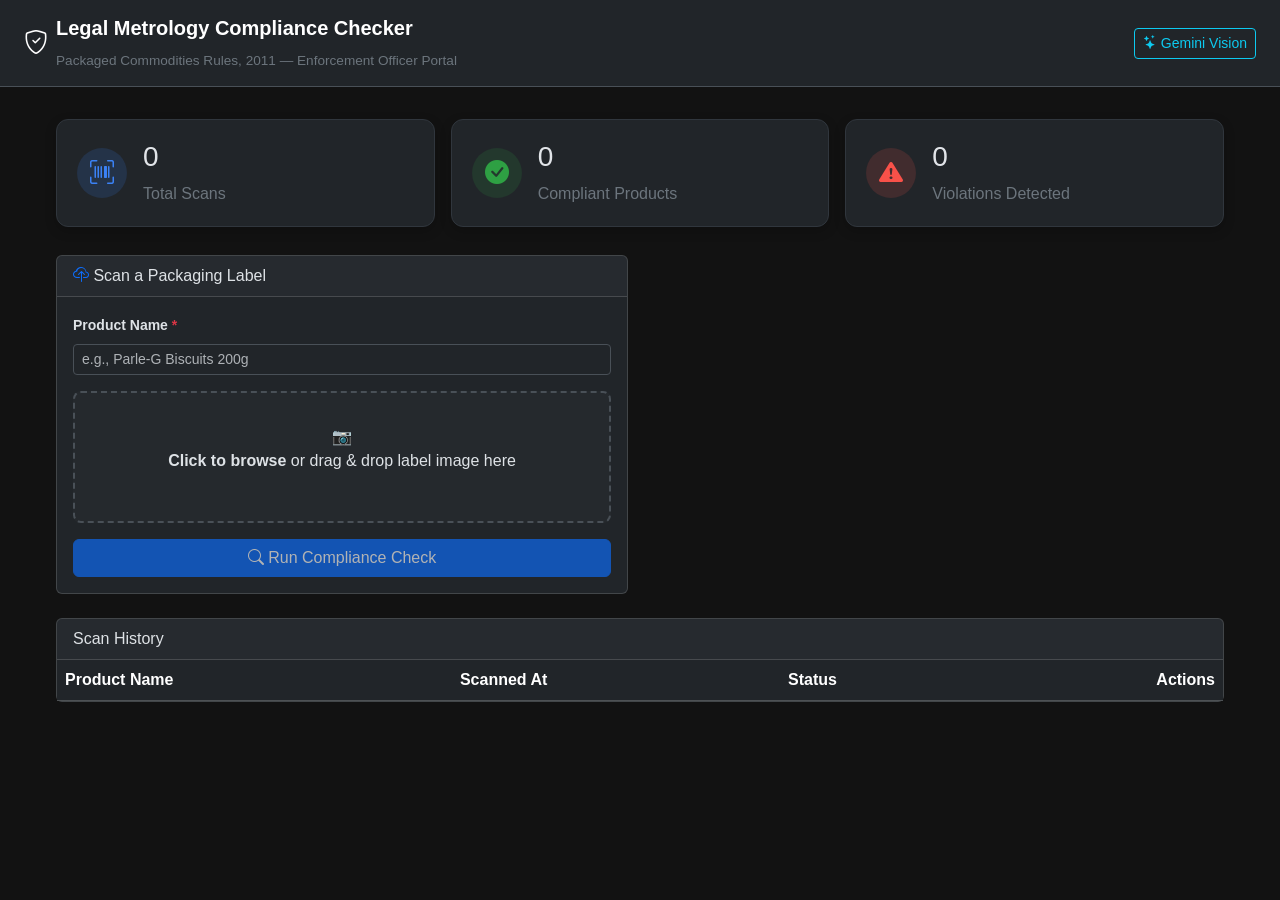
==== frontend/index.html @ e24a103a "feat: revert Render constraints, upgrade MAX_DIM to 2048px, and add Gemini 3.8 Flash Vision with loc" ====
<!DOCTYPE html>
<html lang="en" data-bs-theme="dark">
<head>
  <meta charset="UTF-8" />
  <meta name="viewport" content="width=device-width, initial-scale=1.0" />
  <title>Legal Metrology Compliance Checker | SIH</title>
  <link href="https://cdn.jsdelivr.net/npm/bootstrap@5.3.2/dist/css/bootstrap.min.css" rel="stylesheet" />
  <link href="https://cdn.jsdelivr.net/npm/bootstrap-icons@1.11.3/font/bootstrap-icons.css" rel="stylesheet" />
  <link rel="stylesheet" href="style.css" />
</head>
<body>
  <nav class="navbar navbar-dark bg-dark px-4 py-2 mb-2 border-bottom">
    <a class="navbar-brand d-flex align-items-center gap-2" href="#">
      <i class="bi bi-shield-check fs-4"></i>
      <div>
        <div class="fw-bold">Legal Metrology Compliance Checker</div>
        <span class="text-secondary" style="font-size: 0.85rem;">Packaged Commodities Rules, 2011 &#8212; Enforcement Officer Portal</span>
      </div>
    </a>
    <div class="ms-auto d-flex align-items-center gap-2">
      <button class="btn btn-sm btn-outline-info" type="button" data-bs-toggle="collapse" data-bs-target="#gemini-settings" aria-expanded="false" title="Configure Gemini Vision">
        <i class="bi bi-stars"></i> Gemini Vision
      </button>
    </div>
  </nav>

  <div class="page-wrapper">
    <!-- ── Optional Gemini Vision Settings Bar ────────────────────────────── -->
    <div class="collapse mb-3" id="gemini-settings">
      <div class="card card-body bg-dark border-info">
        <div class="d-flex align-items-center justify-content-between flex-wrap gap-2">
          <div>
            <div class="fw-semibold text-info"><i class="bi bi-stars"></i> Gemini 3.8 Flash Vision Engine (Optional)</div>
            <small class="text-secondary">Enables near-100% accuracy on curved, reflective, or folded packaging labels with OCR typo correction.</small>
          </div>
          <div class="d-flex align-items-center gap-2" style="min-width: 320px;">
            <input type="password" id="gemini-api-key" class="form-control form-control-sm" placeholder="Paste Gemini API Key (or leave blank for Local OCR)" />
            <button class="btn btn-sm btn-info" onclick="saveGeminiKey()">Save</button>
            <button class="btn btn-sm btn-outline-secondary" onclick="clearGeminiKey()" title="Clear Key">Clear</button>
          </div>
        </div>
      </div>
    </div>

    <!-- ── Stats Cards ───────────────────────────────────────────────────── -->
    <div class="stats-grid">
      <div class="stat-card">
        <div class="stat-icon blue"><i class="bi bi-upc-scan"></i></div>
        <div class="stat-info"><h3 id="stat-total">0</h3><p class="text-secondary mb-0">Total Scans</p></div>
      </div>
      <div class="stat-card">
        <div class="stat-icon green"><i class="bi bi-check-circle-fill"></i></div>
        <div class="stat-info"><h3 id="stat-compliant">0</h3><p class="text-secondary mb-0">Compliant Products</p></div>
      </div>
      <div class="stat-card">
        <div class="stat-icon red"><i class="bi bi-exclamation-triangle-fill"></i></div>
        <div class="stat-info"><h3 id="stat-violations">0</h3><p class="text-secondary mb-0">Violations Detected</p></div>
      </div>
    </div>

    <!-- ── Upload + Report ───────────────────────────────────────────────── -->
    <div class="main-columns">

      <!-- Upload Card -->
      <div class="card" id="upload-card">
        <div class="card-header"><i class="bi bi-cloud-upload text-primary"></i> Scan a Packaging Label</div>
        <div class="card-body">
          <div class="mb-3">
            <label for="product-name" class="form-label fw-semibold small">Product Name <span class="text-danger">*</span></label>
            <input type="text" id="product-name" class="form-control form-control-sm" placeholder="e.g., Parle-G Biscuits 200g" />
          </div>
          <div id="drop-zone" onclick="document.getElementById('file-input').click()">
            <div class="upload-icon">&#128247;</div>
            <p><strong>Click to browse</strong> or drag &amp; drop label image here</p>
          </div>
          <input type="file" id="file-input" accept="image/*" style="display:none;" />

          <!-- Image preview with bounding box canvas overlay -->
          <div id="preview-container" style="display:none; position:relative; margin-top:10px;">
            <img id="preview-img" src="" alt="Label Preview" style="width:100%; border-radius:6px; display:block;" />
            <canvas id="bbox-canvas" style="position:absolute; top:0; left:0; pointer-events:none;"></canvas>
          </div>

          <button id="scan-btn" class="btn btn-primary mt-3 w-100" onclick="submitScan()" disabled>
            <i class="bi bi-search"></i> Run Compliance Check
          </button>
        </div>
      </div>

      <!-- Report Card -->
      <div class="card" id="report-card" style="display:none;">
        <div class="card-header"><i class="bi bi-clipboard-check text-primary"></i> Compliance Audit Report</div>
        <div class="card-body">

          <!-- Skeleton loader (shown while OCR is running) -->
          <div id="report-skeleton" style="display:none;">
            <div class="skeleton-line wide mb-2"></div>
            <div class="skeleton-line narrow mb-3"></div>
            <div class="skeleton-line full mb-2"></div>
            <div class="skeleton-line full mb-2"></div>
            <div class="skeleton-line full mb-2"></div>
          </div>

          <!-- Actual report content -->
          <div id="report-content">
            <div id="report-product-name" class="fw-bold mb-1 fs-5"></div>
            <div class="d-flex align-items-center gap-2 mb-3">
              <div id="report-status-badge"></div>
              <div id="report-engine-badge"></div>
            </div>

            <!-- 4-column Audit Evidence Table -->
            <div class="table-responsive">
              <table class="table table-bordered table-sm mb-0" id="audit-table">
                <thead class="table-dark">
                  <tr>
                    <th>Mandatory Declaration</th>
                    <th style="width:90px;">Status</th>
                    <th>Detected Evidence</th>
                    <th>Inspector Remarks</th>
                  </tr>
                </thead>
                <tbody id="audit-tbody"></tbody>
              </table>
            </div>
          </div>
        </div>
      </div>
    </div>

    <!-- ── Raw OCR Text (collapsible) ───────────────────────────────────── -->
    <div id="ocr-section" class="card mt-4" style="display:none;">
      <div class="card-header d-flex justify-content-between align-items-center" style="cursor:pointer;" onclick="toggleOcrText()">
        <span><i class="bi bi-file-text text-primary"></i> Raw OCR Extracted Text</span>
        <i class="bi bi-chevron-down" id="ocr-toggle-icon"></i>
      </div>
      <div id="ocr-body" class="card-body" style="display:none;">
        <pre id="ocr-raw-text" class="ocr-text-box mb-0"></pre>
      </div>
    </div>

    <!-- ── Detection Results Table ───────────────────────────────────────── -->
    <div id="detections-section" class="card mt-4" style="display:none;">
      <div class="card-header d-flex justify-content-between align-items-center">
        <span><i class="bi bi-grid-3x3 text-primary"></i> OCR Detections &amp; Confidence
          <span id="det-count" class="badge bg-secondary ms-2">0</span>
        </span>
        <!-- Confidence Slider -->
        <div class="d-flex align-items-center gap-2" style="min-width: 220px;">
          <label class="small text-muted mb-0" style="white-space:nowrap;">Min confidence:</label>
          <input type="range" id="conf-slider" min="0" max="100" value="0" class="form-range" oninput="filterByConfidence(this.value)" />
          <span id="conf-value" class="small text-warning fw-bold" style="min-width:34px;">0%</span>
        </div>
      </div>
      <div class="card-body p-0">
        <div class="table-responsive">
          <table class="table table-sm table-hover mb-0" id="det-table">
            <thead class="table-dark">
              <tr>
                <th style="width:50px;">#</th>
                <th>Detected Text <small class="text-muted">(double-click to edit)</small></th>
                <th style="width:110px;">Confidence</th>
                <th style="width:110px;">Rule Matched</th>
              </tr>
            </thead>
            <tbody id="det-tbody"></tbody>
          </table>
        </div>
      </div>
      <!-- Export Suite -->
      <div class="card-footer d-flex gap-2 flex-wrap">
        <button class="btn btn-sm btn-outline-light" onclick="copyFullText()">
          <i class="bi bi-clipboard"></i> Copy Full Text
        </button>
        <button class="btn btn-sm btn-outline-info" onclick="downloadJSON()">
          <i class="bi bi-download"></i> Download JSON
        </button>
        <button class="btn btn-sm btn-outline-success" onclick="downloadCSV()">
          <i class="bi bi-filetype-csv"></i> Export CSV
        </button>
      </div>
    </div>

    <!-- ── Scan History ───────────────────────────────────────────────────── -->
    <div class="card history-section mt-4">
      <div class="card-header">Scan History</div>
      <div class="card-body p-0">
        <table class="table table-hover table-striped mb-0" id="history-table">
          <thead class="table-dark">
            <tr><th>Product Name</th><th>Scanned At</th><th>Status</th><th class="text-end">Actions</th></tr>
          </thead>
          <tbody id="history-tbody"></tbody>
        </table>
      </div>
    </div>

  </div><!-- end page-wrapper -->

  <script src="script.js?v=2.0"></script>
</body>
</html>
---- frontend/style.css ----
:root {
  --primary: #3b82f6;
  --success: #2ea043;
  --danger: #f85149;
  --surface: #212529;
  --bg: #121212;
}

body { font-family: 'Segoe UI', sans-serif; background-color: var(--bg); color: #e1e4e8; }

/* ── Layout ──────────────────────────────────────────────────────────── */
.page-wrapper { max-width: 1200px; margin: 0 auto; padding: 24px 16px; }
.stats-grid { display: grid; grid-template-columns: repeat(3, 1fr); gap: 16px; margin-bottom: 28px; }
.main-columns { display: grid; grid-template-columns: 1fr 1fr; gap: 24px; }

/* ── Stat Cards ──────────────────────────────────────────────────────── */
.stat-card {
  background: var(--surface);
  padding: 20px;
  border-radius: 12px;
  display: flex;
  align-items: center;
  gap: 16px;
  box-shadow: 0 4px 12px rgba(0,0,0,0.2);
  border: 1px solid #30363d;
}
.stat-icon { width: 50px; height: 50px; border-radius: 50%; display: flex; align-items: center; justify-content: center; font-size: 1.5rem; }
.stat-icon.blue  { background: rgba(59,130,246,0.15); color: var(--primary); }
.stat-icon.green { background: rgba(46,160,67,0.15);  color: var(--success); }
.stat-icon.red   { background: rgba(248,81,73,0.15);  color: var(--danger); }

/* ── Drop Zone ───────────────────────────────────────────────────────── */
#drop-zone {
  border: 2px dashed #495057;
  padding: 32px;
  text-align: center;
  cursor: pointer;
  border-radius: 8px;
  background: rgba(255,255,255,0.02);
  transition: background 0.2s, border-color 0.2s;
}
#drop-zone:hover, #drop-zone.drag-over {
  background: rgba(59,130,246,0.08);
  border-color: var(--primary);
}

/* ── Preview & Bounding-Box Canvas ──────────────────────────────────── */
#preview-container { position: relative; }
#bbox-canvas { position: absolute; top: 0; left: 0; pointer-events: none; }

/* ── Compliance Status Badge ─────────────────────────────────────────── */
.compliance-status-badge {
  display: inline-block;
  padding: 5px 14px;
  border-radius: 20px;
  font-weight: bold;
}
.compliance-status-badge.compliant     { background: rgba(46,160,67,0.2);  color: #56d364; }
.compliance-status-badge.non-compliant { background: rgba(248,81,73,0.2);  color: #ff7b72; }

/* ── Audit Table ─────────────────────────────────────────────────────── */
#audit-table { font-size: 0.85rem; }
.evidence-code {
  background-color: #0d1117;
  color: #79c0ff;
  padding: 2px 6px;
  border-radius: 3px;
  font-size: 0.8rem;
  word-break: break-word;
}

/* ── Skeleton Loader ─────────────────────────────────────────────────── */
@keyframes shimmer {
  0% { background-position: -400px 0; }
  100% { background-position: 400px 0; }
}
.skeleton-line {
  height: 14px;
  border-radius: 4px;
  background: linear-gradient(90deg, #2d333b 25%, #3d444d 50%, #2d333b 75%);
  background-size: 800px 100%;
  animation: shimmer 1.4s infinite linear;
}
.skeleton-line.wide   { width: 60%; }
.skeleton-line.narrow { width: 35%; }
.skeleton-line.full   { width: 100%; }

/* ── Detection Confidence Bar ────────────────────────────────────────── */
.conf-bar-bg {
  flex: 1;
  height: 6px;
  background: #30363d;
  border-radius: 3px;
  overflow: hidden;
}
.conf-bar-fill { height: 100%; border-radius: 3px; transition: width 0.3s; }

/* ── Editable Cells ──────────────────────────────────────────────────── */
.editable-cell {
  font-size: 0.82rem;
  border-radius: 3px;
  transition: background 0.15s;
}
.editable-cell:focus {
  outline: none;
  background: rgba(59,130,246,0.12);
  box-shadow: inset 0 0 0 1px var(--primary);
}

/* ── Raw OCR Text Box ────────────────────────────────────────────────── */
.ocr-text-box {
  background-color: #0d1117;
  color: #c9d1d9;
  border: 1px solid #30363d;
  border-radius: 6px;
  padding: 12px 16px;
  font-family: 'Courier New', monospace;
  font-size: 0.82rem;
  max-height: 250px;
  overflow-y: auto;
  white-space: pre-wrap;
  word-wrap: break-word;
}

/* ── Confidence Slider ───────────────────────────────────────────────── */
#conf-slider { width: 120px; accent-color: #e3b341; }
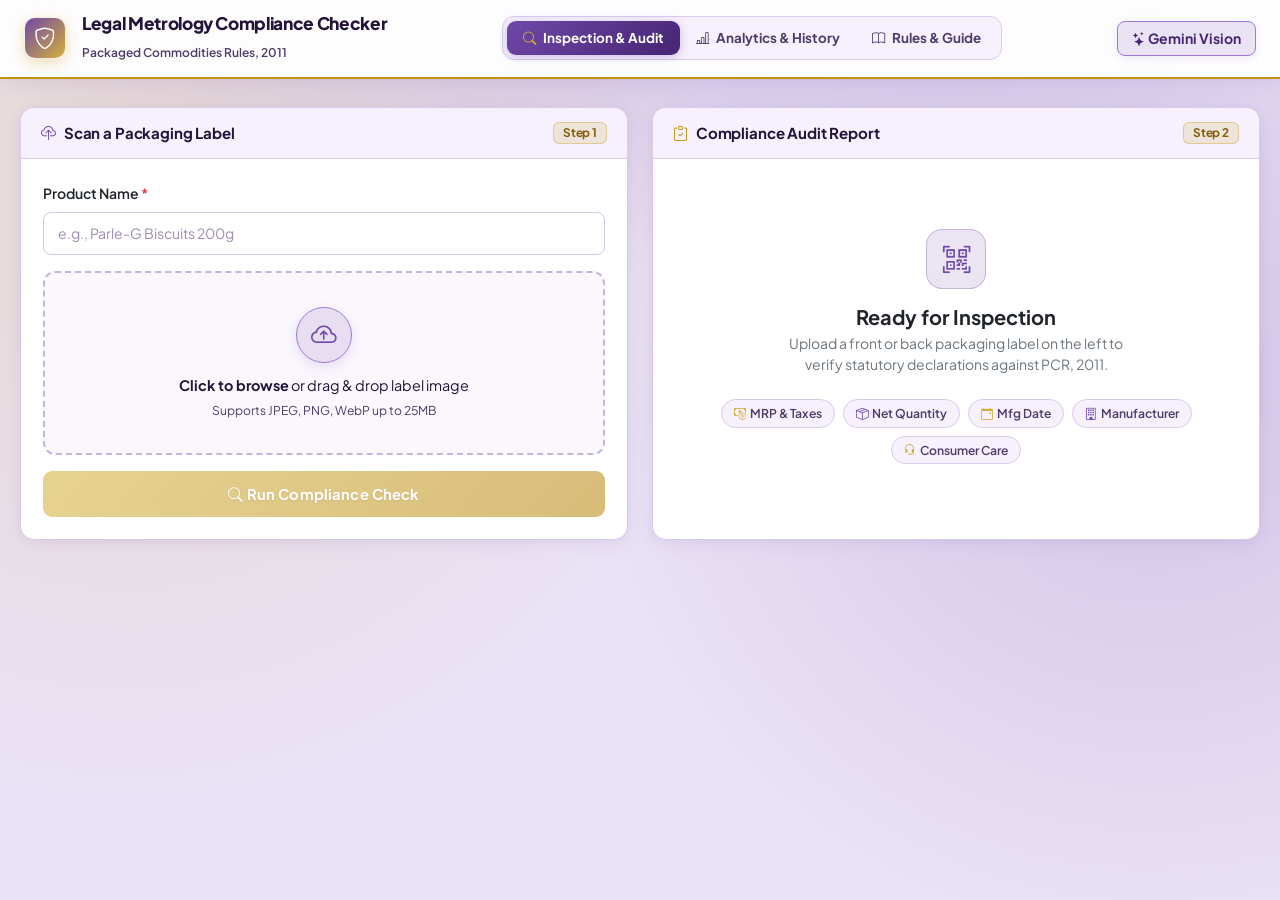
==== commit 48e9986b: "feat: refactor into 3-page interface with Deep Lavender and Gold theme - Converted frontend into a 3" ====
--- a/frontend/index.html
+++ b/frontend/index.html
@@ -1,201 +1,615 @@
 <!DOCTYPE html>
-<html lang="en" data-bs-theme="dark">
+<html lang="en" data-bs-theme="light">
 <head>
   <meta charset="UTF-8" />
   <meta name="viewport" content="width=device-width, initial-scale=1.0" />
   <title>Legal Metrology Compliance Checker | SIH</title>
+  <!-- Google Fonts: Plus Jakarta Sans & JetBrains Mono -->
+  <link rel="preconnect" href="https://fonts.googleapis.com" />
+  <link rel="preconnect" href="https://fonts.gstatic.com" crossorigin />
+  <link href="https://fonts.googleapis.com/css2?family=JetBrains+Mono:wght@400;500;600&family=Plus+Jakarta+Sans:wght@400;500;600;700;800&display=swap" rel="stylesheet" />
+  <!-- Bootstrap 5 & Bootstrap Icons -->
   <link href="https://cdn.jsdelivr.net/npm/bootstrap@5.3.2/dist/css/bootstrap.min.css" rel="stylesheet" />
   <link href="https://cdn.jsdelivr.net/npm/bootstrap-icons@1.11.3/font/bootstrap-icons.css" rel="stylesheet" />
-  <link rel="stylesheet" href="style.css" />
+  <link rel="stylesheet" href="style.css?v=6.0" />
 </head>
 <body>
-  <nav class="navbar navbar-dark bg-dark px-4 py-2 mb-2 border-bottom">
-    <a class="navbar-brand d-flex align-items-center gap-2" href="#">
-      <i class="bi bi-shield-check fs-4"></i>
-      <div>
-        <div class="fw-bold">Legal Metrology Compliance Checker</div>
-        <span class="text-secondary" style="font-size: 0.85rem;">Packaged Commodities Rules, 2011 &#8212; Enforcement Officer Portal</span>
-      </div>
-    </a>
-    <div class="ms-auto d-flex align-items-center gap-2">
-      <button class="btn btn-sm btn-outline-info" type="button" data-bs-toggle="collapse" data-bs-target="#gemini-settings" aria-expanded="false" title="Configure Gemini Vision">
-        <i class="bi bi-stars"></i> Gemini Vision
-      </button>
+  <!-- ── Top Navbar with 3 Page Navigation ─────────────────────────────────── -->
+  <nav class="navbar app-navbar sticky-top px-3 px-lg-4 py-2.5">
+    <div class="container-fluid px-0 d-flex align-items-center justify-content-between flex-wrap gap-3">
+      <!-- Brand Logo -->
+      <a class="navbar-brand d-flex align-items-center gap-3 m-0" href="#scan" onclick="navigateTo('scan'); return false;">
+        <div class="brand-icon-wrapper">
+          <i class="bi bi-shield-check"></i>
+        </div>
+        <div>
+          <div class="brand-title">Legal Metrology Compliance Checker</div>
+          <span class="brand-subtitle">Packaged Commodities Rules, 2011</span>
+        </div>
+      </a>
+
+      <!-- 3 Main Page Navigation Tabs -->
+      <div class="nav-tabs-wrapper d-flex align-items-center gap-1.5 order-3 order-md-2 mx-auto mx-md-0">
+        <button class="nav-pill-btn active" id="nav-btn-scan" onclick="navigateTo('scan')" title="Inspection &amp; Audit Workspace">
+          <i class="bi bi-search"></i>
+          <span>Inspection &amp; Audit</span>
+        </button>
+        <button class="nav-pill-btn" id="nav-btn-analytics" onclick="navigateTo('analytics')" title="Compliance Analytics &amp; History">
+          <i class="bi bi-bar-chart-line"></i>
+          <span>Analytics &amp; History</span>
+        </button>
+        <button class="nav-pill-btn" id="nav-btn-about" onclick="navigateTo('about')" title="Legal Metrology Rules &amp; Penalties">
+          <i class="bi bi-book"></i>
+          <span>Rules &amp; Guide</span>
+        </button>
+      </div>
+
+      <!-- Right Utility (Gemini Vision Config) -->
+      <div class="d-flex align-items-center gap-2 order-2 order-md-3 ms-auto ms-md-0">
+        <button id="gemini-toggle-btn" class="btn btn-sm gemini-btn" type="button" onclick="toggleGeminiSettings()" title="Configure Gemini Vision">
+          <i class="bi bi-stars"></i> Gemini Vision
+        </button>
+      </div>
     </div>
   </nav>
 
   <div class="page-wrapper">
+    <!-- Global Alert / Toast Notification -->
+    <div id="global-alert-box" class="alert global-alert alert-dismissible fade show mb-4" style="display:none;" role="alert">
+      <div class="d-flex align-items-center gap-2">
+        <i class="bi bi-info-circle-fill fs-5" id="global-alert-icon"></i>
+        <span id="global-alert-text" class="fw-semibold small"></span>
+      </div>
+      <button type="button" class="btn-close" onclick="dismissGlobalAlert()" aria-label="Close"></button>
+    </div>
+
     <!-- ── Optional Gemini Vision Settings Bar ────────────────────────────── -->
-    <div class="collapse mb-3" id="gemini-settings">
-      <div class="card card-body bg-dark border-info">
-        <div class="d-flex align-items-center justify-content-between flex-wrap gap-2">
+    <div class="mb-4" id="gemini-settings" style="display:none;">
+      <div class="card card-body gemini-settings-card">
+        <div class="d-flex align-items-center justify-content-between flex-wrap gap-3">
           <div>
-            <div class="fw-semibold text-info"><i class="bi bi-stars"></i> Gemini 3.8 Flash Vision Engine (Optional)</div>
-            <small class="text-secondary">Enables near-100% accuracy on curved, reflective, or folded packaging labels with OCR typo correction.</small>
+            <div class="fw-bold d-flex align-items-center gap-1.5" style="color: var(--lavender-dark);">
+              <i class="bi bi-stars" style="color: var(--gold-bright);"></i> Gemini 3.8 Flash Vision Engine (Optional)
+            </div>
+            <p class="text-secondary small mb-0 mt-0.5">
+              Enables high accuracy on curved, reflective, or folded packaging labels with automatic OCR typo correction.
+            </p>
           </div>
           <div class="d-flex align-items-center gap-2" style="min-width: 320px;">
-            <input type="password" id="gemini-api-key" class="form-control form-control-sm" placeholder="Paste Gemini API Key (or leave blank for Local OCR)" />
-            <button class="btn btn-sm btn-info" onclick="saveGeminiKey()">Save</button>
+            <input type="password" id="gemini-api-key" class="form-control form-control-sm modern-input" placeholder="Paste Gemini API Key (or leave blank for Local OCR)" />
+            <button class="btn btn-sm fw-semibold px-3 text-white" style="background: var(--gold-primary);" onclick="saveGeminiKey()">Save</button>
             <button class="btn btn-sm btn-outline-secondary" onclick="clearGeminiKey()" title="Clear Key">Clear</button>
           </div>
         </div>
       </div>
     </div>
 
-    <!-- ── Stats Cards ───────────────────────────────────────────────────── -->
-    <div class="stats-grid">
-      <div class="stat-card">
-        <div class="stat-icon blue"><i class="bi bi-upc-scan"></i></div>
-        <div class="stat-info"><h3 id="stat-total">0</h3><p class="text-secondary mb-0">Total Scans</p></div>
-      </div>
-      <div class="stat-card">
-        <div class="stat-icon green"><i class="bi bi-check-circle-fill"></i></div>
-        <div class="stat-info"><h3 id="stat-compliant">0</h3><p class="text-secondary mb-0">Compliant Products</p></div>
-      </div>
-      <div class="stat-card">
-        <div class="stat-icon red"><i class="bi bi-exclamation-triangle-fill"></i></div>
-        <div class="stat-info"><h3 id="stat-violations">0</h3><p class="text-secondary mb-0">Violations Detected</p></div>
+    <!-- ═══════════════════════════════════════════════════════════════════════
+         PAGE 1: INSPECTION & AUDIT WORKSPACE (#view-scan)
+         ═══════════════════════════════════════════════════════════════════════ -->
+    <div id="view-scan" class="app-view">
+      <div class="main-columns">
+
+        <!-- Upload & Inspection Setup (Left Column) -->
+        <div class="card" id="upload-card">
+          <div class="card-header d-flex align-items-center justify-content-between">
+            <span class="d-flex align-items-center gap-2">
+              <i class="bi bi-cloud-upload" style="color: var(--lavender-primary);"></i> Scan a Packaging Label
+            </span>
+            <span class="badge badge-subtle">Step 1</span>
+          </div>
+          <div class="card-body">
+            <div class="mb-3">
+              <label for="product-name" class="form-label small fw-semibold">
+                Product Name <span class="text-danger">*</span>
+              </label>
+              <input type="text" id="product-name" class="form-control modern-input" placeholder="e.g., Parle-G Biscuits 200g" />
+            </div>
+
+            <div id="drop-zone" onclick="document.getElementById('file-input').click()">
+              <div class="upload-icon-circle">
+                <i class="bi bi-cloud-arrow-up"></i>
+              </div>
+              <p class="drop-title mb-1"><strong>Click to browse</strong> or drag &amp; drop label image</p>
+              <p class="drop-hint mb-0">Supports JPEG, PNG, WebP up to 25MB</p>
+            </div>
+            <input type="file" id="file-input" accept="image/*" style="display:none;" />
+
+            <!-- Image preview with bounding box canvas overlay -->
+            <div id="preview-container" style="display:none; position:relative; margin-top:14px;">
+              <div class="preview-wrapper">
+                <img id="preview-img" src="" alt="Label Preview" />
+                <canvas id="bbox-canvas"></canvas>
+              </div>
+            </div>
+
+            <button id="scan-btn" class="btn btn-primary modern-btn-primary mt-3 w-100" onclick="submitScan()" disabled>
+              <i class="bi bi-search me-1.5"></i> Run Compliance Check
+            </button>
+          </div>
+        </div>
+
+        <!-- Compliance Audit Report & Evidence (Right Column) -->
+        <div class="card" id="report-card">
+          <div class="card-header d-flex align-items-center justify-content-between">
+            <span class="d-flex align-items-center gap-2">
+              <i class="bi bi-clipboard-check" style="color: var(--gold-primary);"></i> Compliance Audit Report
+            </span>
+            <span class="badge badge-subtle" id="report-header-badge">Step 2</span>
+          </div>
+          <div class="card-body">
+
+            <!-- Initial Empty State (shown before first scan) -->
+            <div id="report-placeholder" class="text-center py-5">
+              <div class="placeholder-icon mb-3">
+                <i class="bi bi-qr-code-scan"></i>
+              </div>
+              <h5 class="fw-bold text-dark mb-1">Ready for Inspection</h5>
+              <p class="text-secondary small mb-4" style="max-width: 360px; margin: 0 auto;">
+                Upload a front or back packaging label on the left to verify statutory declarations against PCR, 2011.
+              </p>
+              <div class="rules-preview-pills d-flex flex-wrap justify-content-center gap-2">
+                <span class="rule-pill"><i class="bi bi-cash-coin me-1" style="color: var(--gold-bright);"></i> MRP &amp; Taxes</span>
+                <span class="rule-pill"><i class="bi bi-box-seam me-1" style="color: var(--lavender-primary);"></i> Net Quantity</span>
+                <span class="rule-pill"><i class="bi bi-calendar-event me-1" style="color: var(--gold-bright);"></i> Mfg Date</span>
+                <span class="rule-pill"><i class="bi bi-building me-1" style="color: var(--lavender-primary);"></i> Manufacturer</span>
+                <span class="rule-pill"><i class="bi bi-headset me-1" style="color: var(--gold-bright);"></i> Consumer Care</span>
+              </div>
+            </div>
+
+            <!-- Skeleton loader (shown while OCR is running) -->
+            <div id="report-skeleton" style="display:none;">
+              <div class="skeleton-line wide mb-2.5"></div>
+              <div class="skeleton-line narrow mb-3"></div>
+              <div class="skeleton-line full mb-2"></div>
+              <div class="skeleton-line full mb-2"></div>
+              <div class="skeleton-line full mb-2"></div>
+            </div>
+
+            <!-- Actual report content -->
+            <div id="report-content" style="display:none;">
+              <div id="report-product-name" class="fw-bold mb-1 fs-5 text-dark"></div>
+              <div id="report-timestamp" class="text-secondary small mb-3"></div>
+              <div class="d-flex align-items-center gap-2 mb-3">
+                <div id="report-status-badge"></div>
+                <div id="report-engine-badge"></div>
+              </div>
+
+              <!-- 4-column Audit Evidence Table -->
+              <div class="table-responsive">
+                <table class="table modern-table mb-0" id="audit-table">
+                  <thead>
+                    <tr>
+                      <th>Mandatory Declaration</th>
+                      <th style="width:105px;" class="text-center">Status</th>
+                      <th>Detected Evidence</th>
+                      <th>Inspector Remarks</th>
+                    </tr>
+                  </thead>
+                  <tbody id="audit-tbody"></tbody>
+                </table>
+              </div>
+            </div>
+          </div>
+        </div>
+      </div>
+
+      <!-- ── Raw OCR Text (collapsible) ─────────────────────────────────── -->
+      <div id="ocr-section" class="card mt-4" style="display:none;">
+        <div class="card-header d-flex justify-content-between align-items-center" style="cursor:pointer;" onclick="toggleOcrText()">
+          <span class="d-flex align-items-center gap-2">
+            <i class="bi bi-file-earmark-text" style="color: var(--lavender-primary);"></i> Raw OCR Extracted Text
+          </span>
+          <i class="bi bi-chevron-down text-secondary" id="ocr-toggle-icon"></i>
+        </div>
+        <div id="ocr-body" class="card-body" style="display:none;">
+          <pre id="ocr-raw-text" class="ocr-text-box mb-0"></pre>
+        </div>
+      </div>
+
+      <!-- ── Detection Results Table ─────────────────────────────────────── -->
+      <div id="detections-section" class="card mt-4" style="display:none;">
+        <div class="card-header d-flex justify-content-between align-items-center flex-wrap gap-2">
+          <span class="d-flex align-items-center gap-2">
+            <i class="bi bi-grid-3x3" style="color: var(--gold-primary);"></i> OCR Detections &amp; Confidence
+            <span id="det-count" class="badge bg-secondary ms-1">0</span>
+          </span>
+          <!-- Confidence Slider -->
+          <div class="d-flex align-items-center gap-2" style="min-width: 220px;">
+            <label class="small text-secondary mb-0" style="white-space:nowrap;">Min confidence:</label>
+            <input type="range" id="conf-slider" min="0" max="100" value="0" class="form-range" oninput="filterByConfidence(this.value)" />
+            <span id="conf-value" class="small fw-bold" style="min-width:34px; color: var(--gold-dark);">0%</span>
+          </div>
+        </div>
+        <div class="card-body p-0">
+          <div class="table-responsive">
+            <table class="table modern-table table-hover mb-0" id="det-table">
+              <thead>
+                <tr>
+                  <th style="width:50px;">#</th>
+                  <th>Detected Text <small class="text-secondary">(double-click to edit)</small></th>
+                  <th style="width:140px;">Confidence</th>
+                  <th style="width:120px;">Rule Matched</th>
+                </tr>
+              </thead>
+              <tbody id="det-tbody"></tbody>
+            </table>
+          </div>
+        </div>
+        <!-- Export Suite -->
+        <div class="card-footer d-flex gap-2 flex-wrap">
+          <button class="btn btn-sm btn-outline-lavender" onclick="copyFullText()">
+            <i class="bi bi-clipboard me-1"></i> Copy Full Text
+          </button>
+          <button class="btn btn-sm btn-outline-gold" onclick="downloadJSON()">
+            <i class="bi bi-download me-1"></i> Download JSON
+          </button>
+          <button class="btn btn-sm btn-outline-lavender" onclick="downloadCSV()">
+            <i class="bi bi-filetype-csv me-1"></i> Export CSV
+          </button>
+        </div>
       </div>
     </div>
 
-    <!-- ── Upload + Report ───────────────────────────────────────────────── -->
-    <div class="main-columns">
-
-      <!-- Upload Card -->
-      <div class="card" id="upload-card">
-        <div class="card-header"><i class="bi bi-cloud-upload text-primary"></i> Scan a Packaging Label</div>
-        <div class="card-body">
-          <div class="mb-3">
-            <label for="product-name" class="form-label fw-semibold small">Product Name <span class="text-danger">*</span></label>
-            <input type="text" id="product-name" class="form-control form-control-sm" placeholder="e.g., Parle-G Biscuits 200g" />
-          </div>
-          <div id="drop-zone" onclick="document.getElementById('file-input').click()">
-            <div class="upload-icon">&#128247;</div>
-            <p><strong>Click to browse</strong> or drag &amp; drop label image here</p>
-          </div>
-          <input type="file" id="file-input" accept="image/*" style="display:none;" />
-
-          <!-- Image preview with bounding box canvas overlay -->
-          <div id="preview-container" style="display:none; position:relative; margin-top:10px;">
-            <img id="preview-img" src="" alt="Label Preview" style="width:100%; border-radius:6px; display:block;" />
-            <canvas id="bbox-canvas" style="position:absolute; top:0; left:0; pointer-events:none;"></canvas>
-          </div>
-
-          <button id="scan-btn" class="btn btn-primary mt-3 w-100" onclick="submitScan()" disabled>
-            <i class="bi bi-search"></i> Run Compliance Check
-          </button>
-        </div>
-      </div>
-
-      <!-- Report Card -->
-      <div class="card" id="report-card" style="display:none;">
-        <div class="card-header"><i class="bi bi-clipboard-check text-primary"></i> Compliance Audit Report</div>
-        <div class="card-body">
-
-          <!-- Skeleton loader (shown while OCR is running) -->
-          <div id="report-skeleton" style="display:none;">
-            <div class="skeleton-line wide mb-2"></div>
-            <div class="skeleton-line narrow mb-3"></div>
-            <div class="skeleton-line full mb-2"></div>
-            <div class="skeleton-line full mb-2"></div>
-            <div class="skeleton-line full mb-2"></div>
-          </div>
-
-          <!-- Actual report content -->
-          <div id="report-content">
-            <div id="report-product-name" class="fw-bold mb-1 fs-5"></div>
-            <div class="d-flex align-items-center gap-2 mb-3">
-              <div id="report-status-badge"></div>
-              <div id="report-engine-badge"></div>
-            </div>
-
-            <!-- 4-column Audit Evidence Table -->
-            <div class="table-responsive">
-              <table class="table table-bordered table-sm mb-0" id="audit-table">
-                <thead class="table-dark">
-                  <tr>
-                    <th>Mandatory Declaration</th>
-                    <th style="width:90px;">Status</th>
-                    <th>Detected Evidence</th>
-                    <th>Inspector Remarks</th>
-                  </tr>
-                </thead>
-                <tbody id="audit-tbody"></tbody>
-              </table>
-            </div>
+
+    <!-- ═══════════════════════════════════════════════════════════════════════
+         PAGE 2: COMPLIANCE ANALYTICS & CLICKABLE HISTORY REGISTRY (#view-analytics)
+         ═══════════════════════════════════════════════════════════════════════ -->
+    <div id="view-analytics" class="app-view" style="display:none;">
+      <!-- Page Header -->
+      <div class="d-flex align-items-center justify-content-between flex-wrap gap-2 mb-4">
+        <div>
+          <h3 class="fw-bold mb-1" style="color: var(--text-primary);">Compliance Analytics &amp; Scan Registry</h3>
+          <p class="text-secondary small mb-0">
+            Historical database of inspected packaging labels. Click any scan to load its original image and full audit report.
+          </p>
+        </div>
+        <button class="btn btn-sm btn-outline-secondary" onclick="loadHistory()">
+          <i class="bi bi-arrow-clockwise me-1"></i> Refresh Registry
+        </button>
+      </div>
+
+      <!-- ── Stats Cards Grid ─────────────────────────────────────────────── -->
+      <div class="stats-grid">
+        <div class="stat-card">
+          <div class="stat-icon blue"><i class="bi bi-upc-scan"></i></div>
+          <div class="stat-info">
+            <div class="stat-label">Total Scans</div>
+            <h3 id="stat-total">0</h3>
+          </div>
+        </div>
+        <div class="stat-card">
+          <div class="stat-icon green"><i class="bi bi-check-circle-fill"></i></div>
+          <div class="stat-info">
+            <div class="stat-label">Compliant Products</div>
+            <h3 id="stat-compliant">0</h3>
+          </div>
+        </div>
+        <div class="stat-card">
+          <div class="stat-icon red"><i class="bi bi-exclamation-triangle-fill"></i></div>
+          <div class="stat-info">
+            <div class="stat-label">Violations Detected</div>
+            <h3 id="stat-violations">0</h3>
+          </div>
+        </div>
+      </div>
+
+      <!-- ── Interactive Scan History Registry Card ───────────────────────── -->
+      <div class="card history-section mt-4">
+        <div class="card-header d-flex align-items-center justify-content-between flex-wrap gap-3">
+          <span class="d-flex align-items-center gap-2 fw-bold">
+            <i class="bi bi-journal-text" style="color: var(--gold-primary);"></i> Evaluated Products Registry
+          </span>
+
+          <!-- Search & Filter Controls -->
+          <div class="d-flex align-items-center gap-2 flex-wrap">
+            <div class="input-group input-group-sm" style="max-width: 240px;">
+              <span class="input-group-text bg-white border-end-0"><i class="bi bi-search text-secondary"></i></span>
+              <input type="text" id="history-search-input" class="form-control border-start-0" placeholder="Search product name..." oninput="filterHistory()" />
+            </div>
+
+            <div class="btn-group btn-group-sm" role="group">
+              <button type="button" class="btn btn-outline-secondary active" id="filter-all-btn" onclick="setHistoryFilter('all')">All</button>
+              <button type="button" class="btn btn-outline-secondary" id="filter-compliant-btn" onclick="setHistoryFilter('Compliant')">Compliant</button>
+              <button type="button" class="btn btn-outline-secondary" id="filter-violation-btn" onclick="setHistoryFilter('Non-Compliant')">Violations</button>
+            </div>
+          </div>
+        </div>
+
+        <div class="card-body p-0">
+          <div class="table-responsive">
+            <table class="table modern-table table-hover mb-0" id="history-table">
+              <thead>
+                <tr>
+                  <th style="width: 70px;">Preview</th>
+                  <th>Product Name</th>
+                  <th>Scanned At</th>
+                  <th>Status</th>
+                  <th>Engine</th>
+                  <th class="text-end" style="width: 140px;">Actions</th>
+                </tr>
+              </thead>
+              <tbody id="history-tbody"></tbody>
+            </table>
           </div>
         </div>
       </div>
     </div>
 
-    <!-- ── Raw OCR Text (collapsible) ───────────────────────────────────── -->
-    <div id="ocr-section" class="card mt-4" style="display:none;">
-      <div class="card-header d-flex justify-content-between align-items-center" style="cursor:pointer;" onclick="toggleOcrText()">
-        <span><i class="bi bi-file-text text-primary"></i> Raw OCR Extracted Text</span>
-        <i class="bi bi-chevron-down" id="ocr-toggle-icon"></i>
-      </div>
-      <div id="ocr-body" class="card-body" style="display:none;">
-        <pre id="ocr-raw-text" class="ocr-text-box mb-0"></pre>
-      </div>
-    </div>
-
-    <!-- ── Detection Results Table ───────────────────────────────────────── -->
-    <div id="detections-section" class="card mt-4" style="display:none;">
-      <div class="card-header d-flex justify-content-between align-items-center">
-        <span><i class="bi bi-grid-3x3 text-primary"></i> OCR Detections &amp; Confidence
-          <span id="det-count" class="badge bg-secondary ms-2">0</span>
-        </span>
-        <!-- Confidence Slider -->
-        <div class="d-flex align-items-center gap-2" style="min-width: 220px;">
-          <label class="small text-muted mb-0" style="white-space:nowrap;">Min confidence:</label>
-          <input type="range" id="conf-slider" min="0" max="100" value="0" class="form-range" oninput="filterByConfidence(this.value)" />
-          <span id="conf-value" class="small text-warning fw-bold" style="min-width:34px;">0%</span>
-        </div>
-      </div>
-      <div class="card-body p-0">
-        <div class="table-responsive">
-          <table class="table table-sm table-hover mb-0" id="det-table">
-            <thead class="table-dark">
-              <tr>
-                <th style="width:50px;">#</th>
-                <th>Detected Text <small class="text-muted">(double-click to edit)</small></th>
-                <th style="width:110px;">Confidence</th>
-                <th style="width:110px;">Rule Matched</th>
-              </tr>
-            </thead>
-            <tbody id="det-tbody"></tbody>
-          </table>
-        </div>
-      </div>
-      <!-- Export Suite -->
-      <div class="card-footer d-flex gap-2 flex-wrap">
-        <button class="btn btn-sm btn-outline-light" onclick="copyFullText()">
-          <i class="bi bi-clipboard"></i> Copy Full Text
-        </button>
-        <button class="btn btn-sm btn-outline-info" onclick="downloadJSON()">
-          <i class="bi bi-download"></i> Download JSON
-        </button>
-        <button class="btn btn-sm btn-outline-success" onclick="downloadCSV()">
-          <i class="bi bi-filetype-csv"></i> Export CSV
-        </button>
-      </div>
-    </div>
-
-    <!-- ── Scan History ───────────────────────────────────────────────────── -->
-    <div class="card history-section mt-4">
-      <div class="card-header">Scan History</div>
-      <div class="card-body p-0">
-        <table class="table table-hover table-striped mb-0" id="history-table">
-          <thead class="table-dark">
-            <tr><th>Product Name</th><th>Scanned At</th><th>Status</th><th class="text-end">Actions</th></tr>
-          </thead>
-          <tbody id="history-tbody"></tbody>
-        </table>
-      </div>
-    </div>
+
+    <!-- ═══════════════════════════════════════════════════════════════════════
+         PAGE 3: ABOUT & LEGAL METROLOGY RULES GUIDE (#view-about)
+         ═══════════════════════════════════════════════════════════════════════ -->
+    <div id="view-about" class="app-view" style="display:none;">
+      <!-- Hero Banner -->
+      <div class="about-hero-card card p-4 mb-4">
+        <div class="row align-items-center">
+          <div class="col-lg-8">
+            <span class="badge badge-gold-subtle mb-2">Legal Compliance Manual</span>
+            <h2 class="fw-extrabold mb-2" style="color: var(--text-primary);">
+              Legal Metrology (Packaged Commodities) Rules, 2011
+            </h2>
+            <p class="text-secondary mb-0" style="line-height: 1.6;">
+              Under the Legal Metrology Act, 2009, every pre-packaged commodity manufactured, packed, imported, or offered for sale in India must bear mandatory statutory declarations. This platform automates compliance verification using state-of-the-art vision models to prevent consumer deception and ensure strict statutory adherence.
+            </p>
+          </div>
+          <div class="col-lg-4 text-center mt-3 mt-lg-0">
+            <div class="about-hero-badge">
+              <i class="bi bi-shield-check display-4" style="color: var(--gold-bright);"></i>
+              <div class="fw-bold mt-2 text-dark">PCR 2011 &amp; Act 2009</div>
+              <small class="text-muted">Statutory Enforcement Framework</small>
+            </div>
+          </div>
+        </div>
+      </div>
+
+      <!-- Section 1: 5 Mandatory Declarations -->
+      <div class="mb-4">
+        <div class="d-flex align-items-center gap-2 mb-3">
+          <div class="section-badge-number">1</div>
+          <h4 class="fw-bold mb-0" style="color: var(--text-primary);">The 5 Mandatory Declarations Under PCR, 2011</h4>
+        </div>
+
+        <div class="row g-3">
+          <!-- Rule 1 -->
+          <div class="col-md-6 col-xl-4">
+            <div class="card h-100 rule-guide-card">
+              <div class="card-header d-flex justify-content-between align-items-center">
+                <span class="fw-bold text-dark"><i class="bi bi-cash-coin me-1.5" style="color: var(--gold-primary);"></i> Rule 6(1)(e)</span>
+                <span class="badge badge-gold-subtle">Price Declaration</span>
+              </div>
+              <div class="card-body">
+                <h6 class="fw-bold mb-1" style="color: var(--lavender-dark);">MRP &amp; Tax Declaration</h6>
+                <p class="small text-secondary mb-2">
+                  The Maximum Retail Price (MRP) must be clearly printed in digits and accompanied by the mandatory statutory phrase:
+                </p>
+                <div class="rule-quote-box mb-2">
+                  <code>"Maximum Retail Price ₹ / Rs. ... Incl. of all taxes"</code>
+                </div>
+                <ul class="small text-secondary ps-3 mb-0">
+                  <li>Prohibits charging above declared MRP under any pretext.</li>
+                  <li>Disallows dual MRP sticker overwriting without statutory authorization.</li>
+                  <li>Must clearly state <em>"inclusive of all taxes"</em> or <em>"incl. of GST"</em>.</li>
+                </ul>
+              </div>
+            </div>
+          </div>
+
+          <!-- Rule 2 -->
+          <div class="col-md-6 col-xl-4">
+            <div class="card h-100 rule-guide-card">
+              <div class="card-header d-flex justify-content-between align-items-center">
+                <span class="fw-bold text-dark"><i class="bi bi-box-seam me-1.5" style="color: var(--lavender-primary);"></i> Rule 6(1)(c) &amp; Rule 12</span>
+                <span class="badge badge-lavender-subtle">Net Quantity</span>
+              </div>
+              <div class="card-body">
+                <h6 class="fw-bold mb-1" style="color: var(--lavender-dark);">Net Quantity &amp; Standard Units</h6>
+                <p class="small text-secondary mb-2">
+                  The net quantity contained in the package must be expressed in standard units of weight, measure, or numerical count:
+                </p>
+                <div class="rule-quote-box mb-2">
+                  <code>"Net Qty: 500 g" / "1 L" / "10 N" / "368 Pages"</code>
+                </div>
+                <ul class="small text-secondary ps-3 mb-0">
+                  <li>Units must strictly adhere to the metric system (g, kg, ml, l, m).</li>
+                  <li>Count-based commodities must use the statutory symbol <code>'N'</code> or <code>'U'</code>.</li>
+                  <li>Subject to maximum permissible error (MPE) thresholds specified in the Second Schedule.</li>
+                </ul>
+              </div>
+            </div>
+          </div>
+
+          <!-- Rule 3 -->
+          <div class="col-md-6 col-xl-4">
+            <div class="card h-100 rule-guide-card">
+              <div class="card-header d-flex justify-content-between align-items-center">
+                <span class="fw-bold text-dark"><i class="bi bi-calendar-event me-1.5" style="color: var(--gold-primary);"></i> Rule 6(1)(d)</span>
+                <span class="badge badge-gold-subtle">Date of Packaging</span>
+              </div>
+              <div class="card-body">
+                <h6 class="fw-bold mb-1" style="color: var(--lavender-dark);">Date of Mfg / Packing / Import</h6>
+                <p class="small text-secondary mb-2">
+                  Every package must specify the month and year in which the commodity is manufactured, pre-packed, or imported:
+                </p>
+                <div class="rule-quote-box mb-2">
+                  <code>"Mfg Date: 05/2026" / "Pkd: Jan 2026"</code>
+                </div>
+                <ul class="small text-secondary ps-3 mb-0">
+                  <li>Mandatory format: <code>MM/YYYY</code> or <code>Month YYYY</code>.</li>
+                  <li>Crucial for monitoring product shelf-life and preventing sale of expired commodities.</li>
+                  <li>For imported commodities, the month and year of import must be explicitly stated.</li>
+                </ul>
+              </div>
+            </div>
+          </div>
+
+          <!-- Rule 4 -->
+          <div class="col-md-6 col-xl-6">
+            <div class="card h-100 rule-guide-card">
+              <div class="card-header d-flex justify-content-between align-items-center">
+                <span class="fw-bold text-dark"><i class="bi bi-building me-1.5" style="color: var(--lavender-primary);"></i> Rule 6(1)(a) &amp; (b)</span>
+                <span class="badge badge-lavender-subtle">Origin &amp; Liability</span>
+              </div>
+              <div class="card-body">
+                <h6 class="fw-bold mb-1" style="color: var(--lavender-dark);">Manufacturer / Packer / Importer Details</h6>
+                <p class="small text-secondary mb-2">
+                  The complete name and physical address of the entity responsible for manufacturing or packaging must be declared:
+                </p>
+                <div class="rule-quote-box mb-2">
+                  <code>"Manufactured &amp; Packed by: ABC Foods Pvt. Ltd., Plot 42, Sector 5, Industrial Area, Gurugram, HR - 122001"</code>
+                </div>
+                <ul class="small text-secondary ps-3 mb-0">
+                  <li>Must contain complete physical location (street, city, state, and postal PIN code).</li>
+                  <li>If manufactured by one party and marketed by another, both entities must be declared.</li>
+                  <li>For imported products, the complete name and address of the importer is mandatory.</li>
+                </ul>
+              </div>
+            </div>
+          </div>
+
+          <!-- Rule 5 -->
+          <div class="col-md-6 col-xl-6">
+            <div class="card h-100 rule-guide-card">
+              <div class="card-header d-flex justify-content-between align-items-center">
+                <span class="fw-bold text-dark"><i class="bi bi-headset me-1.5" style="color: var(--gold-primary);"></i> Rule 6(1)(f)</span>
+                <span class="badge badge-gold-subtle">Consumer Redressal</span>
+              </div>
+              <div class="card-body">
+                <h6 class="fw-bold mb-1" style="color: var(--lavender-dark);">Consumer Care Contact Details</h6>
+                <p class="small text-secondary mb-2">
+                  Clear consumer redressal mechanism must be printed on the principal display panel or side panel:
+                </p>
+                <div class="rule-quote-box mb-2">
+                  <code>"For Consumer Complaints: Manager - Customer Care, Tel: 1800-XXX-XXXX, Email: care@domain.com, Address: [Same as Mfg]"</code>
+                </div>
+                <ul class="small text-secondary ps-3 mb-0">
+                  <li>Must declare the designation or name of the grievance officer.</li>
+                  <li>Must provide both a valid working telephone/toll-free number and an electronic mail address.</li>
+                  <li>Ensures consumer dispute resolution is accessible and transparent.</li>
+                </ul>
+              </div>
+            </div>
+          </div>
+        </div>
+      </div>
+
+      <!-- Section 2: Statutory Enforcement Actions & Penalties -->
+      <div class="mb-4">
+        <div class="d-flex align-items-center gap-2 mb-3">
+          <div class="section-badge-number">2</div>
+          <h4 class="fw-bold mb-0" style="color: var(--text-primary);">Statutory Violations, Penalties &amp; Enforcement Powers</h4>
+        </div>
+
+        <div class="row g-3">
+          <!-- Penalty 1: Section 36 -->
+          <div class="col-lg-4">
+            <div class="card h-100 penalty-card">
+              <div class="card-header bg-danger-subtle text-danger border-danger-subtle fw-bold d-flex align-items-center justify-content-between">
+                <span><i class="bi bi-exclamation-octagon-fill me-1.5"></i> Section 36(1)</span>
+                <span class="badge bg-danger text-white">Financial Penalties</span>
+              </div>
+              <div class="card-body">
+                <h6 class="fw-bold mb-2 text-dark">Non-Standard Packaging Penalties</h6>
+                <p class="small text-secondary mb-3">
+                  Whoever manufactures, packs, distributes, sells, or delivers any non-standard or non-compliant package under PCR 2011 is punishable with:
+                </p>
+                <div class="penalty-tier mb-2">
+                  <span class="penalty-label">First Offence:</span>
+                  <span class="penalty-val text-danger">Fine up to ₹25,000</span>
+                </div>
+                <div class="penalty-tier mb-2">
+                  <span class="penalty-label">Second Offence:</span>
+                  <span class="penalty-val text-danger">Fine up to ₹50,000</span>
+                </div>
+                <div class="penalty-tier">
+                  <span class="penalty-label">Subsequent Offences:</span>
+                  <span class="penalty-val text-danger">Fine up to ₹1,00,000 or Imprisonment up to 1 Year (or both)</span>
+                </div>
+              </div>
+            </div>
+          </div>
+
+          <!-- Penalty 2: Compounding -->
+          <div class="col-lg-4">
+            <div class="card h-100 penalty-card">
+              <div class="card-header bg-warning-subtle text-warning border-warning-subtle fw-bold d-flex align-items-center justify-content-between">
+                <span><i class="bi bi-file-earmark-ruled me-1.5"></i> Section 48</span>
+                <span class="badge badge-gold-subtle">Compounding</span>
+              </div>
+              <div class="card-body">
+                <h6 class="fw-bold mb-2 text-dark">Compounding of Offences</h6>
+                <p class="small text-secondary mb-2">
+                  Any offence punishable under the Legal Metrology Act, 2009 may be compounded before or after the institution of prosecution by an authorized Legal Metrology Officer.
+                </p>
+                <ul class="small text-secondary ps-3 mb-0">
+                  <li>Compounding fee is determined based on the severity and nature of the declaration omission.</li>
+                  <li>Once compounded, no further court proceedings shall be taken against the offender for that specific batch.</li>
+                  <li>Compounding is generally not granted for repeated willful violations.</li>
+                </ul>
+              </div>
+            </div>
+          </div>
+
+          <!-- Penalty 3: Seizure & Inspection -->
+          <div class="col-lg-4">
+            <div class="card h-100 penalty-card">
+              <div class="card-header bg-primary-subtle text-primary border-primary-subtle fw-bold d-flex align-items-center justify-content-between">
+                <span><i class="bi bi-shield-slash me-1.5"></i> Section 15 &amp; Rule 32</span>
+                <span class="badge badge-lavender-subtle">Seizure Powers</span>
+              </div>
+              <div class="card-body">
+                <h6 class="fw-bold mb-2 text-dark">Inspection, Seizure &amp; Notice</h6>
+                <p class="small text-secondary mb-2">
+                  Authorized Legal Metrology Officers and Enforcement Inspectors possess statutory powers under Section 15 of the Act and Rule 32 of PCR, 2011:
+                </p>
+                <ul class="small text-secondary ps-3 mb-0">
+                  <li><strong>Premises Inspection:</strong> Right to enter retail stores, wholesale hubs, warehouses, and factories.</li>
+                  <li><strong>Consignment Seizure:</strong> Power to seize non-compliant packages, labels, and packaging materials.</li>
+                  <li><strong>Show Cause Notice:</strong> Issue a statutory notice allowing 7 to 15 days for explanation or rectification.</li>
+                </ul>
+              </div>
+            </div>
+          </div>
+        </div>
+      </div>
+
+      <!-- Section 3: Technical Pipeline -->
+      <div class="card p-4">
+        <div class="d-flex align-items-center gap-2 mb-2">
+          <i class="bi bi-cpu fs-4" style="color: var(--gold-primary);"></i>
+          <h5 class="fw-bold mb-0" style="color: var(--text-primary);">Automated Vision &amp; Inspection Engine Architecture</h5>
+        </div>
+        <p class="text-secondary small mb-3">
+          The Legal Metrology Compliance Checker utilizes a hybrid dual-engine architecture to evaluate packaging labels with forensic precision:
+        </p>
+        <div class="row g-3">
+          <div class="col-md-6">
+            <div class="p-3 rounded border" style="background: var(--bg-surface-elevated); border-color: var(--border-subtle) !important;">
+              <div class="fw-bold mb-1" style="color: var(--lavender-dark);">
+                <i class="bi bi-stars" style="color: var(--gold-bright);"></i> Multimodal Gemini 3.8 Flash Vision Engine
+              </div>
+              <p class="small text-secondary mb-0">
+                Processes curved, reflective, crumpled, or foil-wrapped packaging with context-aware OCR. Naturally corrects character swaps, distorted fonts, and multi-lingual noise.
+              </p>
+            </div>
+          </div>
+          <div class="col-md-6">
+            <div class="p-3 rounded border" style="background: var(--bg-surface-elevated); border-color: var(--border-subtle) !important;">
+              <div class="fw-bold mb-1" style="color: var(--lavender-dark);">
+                <i class="bi bi-hdd-network" style="color: var(--lavender-primary);"></i> High-Res Local OpenCV CLAHE + EasyOCR
+              </div>
+              <p class="small text-secondary mb-0">
+                100% offline fallback executing multi-angle rotations (0°, 90°, 180°, 270°) with Contrast Limited Adaptive Histogram Equalization (CLAHE) at 2048px resolution for fine print.
+              </p>
+            </div>
+          </div>
+        </div>
+      </div>
+
+    </div><!-- end #view-about -->
 
   </div><!-- end page-wrapper -->
 
-  <script src="script.js?v=2.0"></script>
+  <script src="script.js?v=6.0"></script>
 </body>
 </html>
--- a/frontend/style.css
+++ b/frontend/style.css
@@ -1,72 +1,523 @@
+/* ============================================================================
+   LEGAL METROLOGY COMPLIANCE CHECKER — DEEP LAVENDER & GOLD THEME
+   Canvas: Deep Lavender Mist (#EAE2F6) with Elevated White Surfaces (#FFFFFF)
+   Accents: Rich Gold (#D4AF37 / #B8860B) & Royal Lavender (#7048A8 / #5C3590)
+   Typography: Plus Jakarta Sans (UI) & JetBrains Mono (Code / Evidence)
+   ============================================================================ */
+
 :root {
-  --primary: #3b82f6;
-  --success: #2ea043;
-  --danger: #f85149;
-  --surface: #212529;
-  --bg: #121212;
-}
-
-body { font-family: 'Segoe UI', sans-serif; background-color: var(--bg); color: #e1e4e8; }
-
-/* ── Layout ──────────────────────────────────────────────────────────── */
-.page-wrapper { max-width: 1200px; margin: 0 auto; padding: 24px 16px; }
-.stats-grid { display: grid; grid-template-columns: repeat(3, 1fr); gap: 16px; margin-bottom: 28px; }
-.main-columns { display: grid; grid-template-columns: 1fr 1fr; gap: 24px; }
-
-/* ── Stat Cards ──────────────────────────────────────────────────────── */
+  --font-sans: 'Plus Jakarta Sans', -apple-system, BlinkMacSystemFont, 'Segoe UI', Roboto, sans-serif;
+  --font-mono: 'JetBrains Mono', 'Fira Code', monospace;
+
+  /* Deep Atmospheric Lavender Canvas & Clean Elevated Surfaces */
+  --bg-canvas: #EAE2F6;
+  --bg-surface: #FFFFFF;
+  --bg-surface-elevated: #F6F1FC;
+  --bg-dark-well: #F0E8F9;
+
+  /* Gold Palette Tokens (replacing Sage Green) */
+  --gold-primary: #C69214;
+  --gold-hover: #A87A0E;
+  --gold-dark: #825E08;
+  --gold-bright: #D4AF37;
+  --gold-light: #F3CA58;
+  --gold-pale: #FDF8EB;
+  --gold-subtle: rgba(198, 146, 20, 0.14);
+  --gold-border: rgba(198, 146, 20, 0.35);
+
+  /* Deep Royal Lavender Palette Tokens */
+  --lavender-deep: #2A1744;
+  --lavender-primary: #7048A8;
+  --lavender-hover: #5C3590;
+  --lavender-dark: #462573;
+  --lavender-light: #9C77D4;
+  --lavender-pale: #E4D6F6;
+  --lavender-subtle: rgba(112, 72, 168, 0.14);
+  --lavender-border: rgba(112, 72, 168, 0.30);
+
+  /* Functional Accents */
+  --primary: #C69214;
+  --primary-hover: #A87A0E;
+  --accent-gold: #C69214;
+  --accent-lavender: #7048A8;
+  --success: #825E08;
+  --danger: #e11d48;
+  --warning: #d97706;
+
+  /* Borders with Lavender Hints */
+  --border-subtle: #D8CAEC;
+  --border-hover: #7048A8;
+  --border-active: #C69214;
+
+  /* High-Contrast Accessible Text for Deep Lavender */
+  --text-primary: #221438;
+  --text-secondary: #4D3B68;
+  --text-muted: #756291;
+}
+
+/* ── Base Setup ──────────────────────────────────────────────────────── */
+*, *::before, *::after {
+  box-sizing: border-box;
+}
+
+body {
+  font-family: var(--font-sans);
+  background-color: var(--bg-canvas);
+  background-image: 
+    radial-gradient(ellipse 80% 55% at 50% -8%, rgba(112, 72, 168, 0.22), transparent 70%),
+    radial-gradient(circle at 10% 22%, rgba(212, 175, 55, 0.18), transparent 45%),
+    radial-gradient(circle at 90% 42%, rgba(112, 72, 168, 0.20), transparent 45%);
+  color: var(--text-primary);
+  min-height: 100vh;
+  margin: 0;
+  -webkit-font-smoothing: antialiased;
+  -moz-osx-font-smoothing: grayscale;
+}
+
+/* ── Custom Scrollbar ────────────────────────────────────────────────── */
+::-webkit-scrollbar {
+  width: 6px;
+  height: 6px;
+}
+::-webkit-scrollbar-track {
+  background: var(--bg-canvas);
+}
+::-webkit-scrollbar-thumb {
+  background: #B99EE0;
+  border-radius: 3px;
+}
+::-webkit-scrollbar-thumb:hover {
+  background: #9C77D4;
+}
+
+/* ── Top Navbar (Clean Glass with Gold Accent) ───────────────────────── */
+.app-navbar {
+  background: rgba(255, 255, 255, 0.95) !important;
+  backdrop-filter: blur(16px);
+  -webkit-backdrop-filter: blur(16px);
+  border-bottom: 2.5px solid var(--gold-primary) !important;
+  box-shadow: 0 4px 20px rgba(112, 72, 168, 0.10), 0 1px 3px rgba(0, 0, 0, 0.04);
+  z-index: 1020;
+}
+
+.brand-icon-wrapper {
+  width: 42px;
+  height: 42px;
+  border-radius: 11px;
+  background: linear-gradient(135deg, #7048A8, #D4AF37);
+  display: flex;
+  align-items: center;
+  justify-content: center;
+  font-size: 1.35rem;
+  color: #FFFFFF;
+  font-weight: 800;
+  box-shadow: 0 4px 14px rgba(198, 146, 20, 0.30);
+  border: 1.5px solid rgba(255, 255, 255, 0.85);
+}
+
+.brand-title {
+  font-weight: 800;
+  font-size: 1.08rem;
+  letter-spacing: -0.02em;
+  color: #221438;
+  line-height: 1.2;
+}
+
+.brand-subtitle {
+  font-size: 0.75rem;
+  color: #4D3B68;
+  font-weight: 600;
+}
+
+.gemini-btn {
+  background: var(--lavender-subtle);
+  border: 1.5px solid var(--lavender-light);
+  color: var(--lavender-dark);
+  font-weight: 700;
+  padding: 6px 14px;
+  border-radius: 8px;
+  box-shadow: 0 2px 8px rgba(112, 72, 168, 0.12);
+  transition: all 0.2s ease;
+}
+.gemini-btn:hover {
+  background: rgba(112, 72, 168, 0.24);
+  border-color: var(--lavender-primary);
+  color: var(--lavender-deep);
+  transform: translateY(-1px);
+  box-shadow: 0 4px 12px rgba(112, 72, 168, 0.22);
+}
+
+/* ── Layout Container ────────────────────────────────────────────────── */
+.page-wrapper {
+  max-width: 1280px;
+  margin: 0 auto;
+  padding: 28px 20px 48px;
+}
+
+/* ── Settings Bar ────────────────────────────────────────────────────── */
+.gemini-settings-card {
+  background: var(--bg-surface) !important;
+  border: 1.5px solid var(--border-subtle) !important;
+  border-radius: 12px !important;
+  box-shadow: 0 8px 24px rgba(112, 72, 168, 0.10);
+}
+
+/* ── Stats Grid (Elevated Cards with Deep Lavender & Gold Accents) ─── */
+.stats-grid {
+  display: grid;
+  grid-template-columns: repeat(3, 1fr);
+  gap: 18px;
+  margin-bottom: 28px;
+}
+
+@media (max-width: 768px) {
+  .stats-grid {
+    grid-template-columns: 1fr;
+  }
+}
+
 .stat-card {
-  background: var(--surface);
-  padding: 20px;
-  border-radius: 12px;
-  display: flex;
-  align-items: center;
-  gap: 16px;
-  box-shadow: 0 4px 12px rgba(0,0,0,0.2);
-  border: 1px solid #30363d;
-}
-.stat-icon { width: 50px; height: 50px; border-radius: 50%; display: flex; align-items: center; justify-content: center; font-size: 1.5rem; }
-.stat-icon.blue  { background: rgba(59,130,246,0.15); color: var(--primary); }
-.stat-icon.green { background: rgba(46,160,67,0.15);  color: var(--success); }
-.stat-icon.red   { background: rgba(248,81,73,0.15);  color: var(--danger); }
-
-/* ── Drop Zone ───────────────────────────────────────────────────────── */
+  background: var(--bg-surface);
+  padding: 20px 24px;
+  border-radius: 14px;
+  display: flex;
+  align-items: center;
+  gap: 18px;
+  box-shadow: 0 4px 16px rgba(112, 72, 168, 0.08), 0 2px 6px rgba(0, 0, 0, 0.03);
+  border: 1px solid var(--border-subtle);
+  transition: transform 0.2s ease, border-color 0.2s ease, box-shadow 0.2s ease;
+}
+
+.stat-card:hover {
+  transform: translateY(-2px);
+  border-color: var(--gold-bright);
+  box-shadow: 0 8px 24px -2px rgba(198, 146, 20, 0.20), 0 4px 12px rgba(0, 0, 0, 0.04);
+}
+
+.stat-icon {
+  width: 54px;
+  height: 54px;
+  border-radius: 14px;
+  display: flex;
+  align-items: center;
+  justify-content: center;
+  font-size: 1.45rem;
+  flex-shrink: 0;
+}
+
+/* Lavender stat card (Total Scans) */
+.stat-icon.blue {
+  background: var(--lavender-subtle);
+  color: var(--lavender-primary);
+  border: 1.5px solid var(--lavender-border);
+}
+
+/* Gold stat card (Compliant) */
+.stat-icon.green {
+  background: var(--gold-subtle);
+  color: var(--gold-dark);
+  border: 1.5px solid var(--gold-border);
+}
+
+/* Violations */
+.stat-icon.red {
+  background: rgba(225, 29, 72, 0.10);
+  color: #BE123C;
+  border: 1.5px solid rgba(225, 29, 72, 0.25);
+}
+
+.stat-info {
+  display: flex;
+  flex-direction: column;
+}
+
+.stat-label {
+  font-size: 0.75rem;
+  text-transform: uppercase;
+  letter-spacing: 0.06em;
+  font-weight: 700;
+  color: var(--text-secondary);
+  margin-bottom: 2px;
+}
+
+.stat-info h3 {
+  margin: 0;
+  font-size: 2rem;
+  font-weight: 800;
+  letter-spacing: -0.03em;
+  color: var(--text-primary);
+  line-height: 1.1;
+}
+
+/* ── Main 2-Column Split ─────────────────────────────────────────────── */
+.main-columns {
+  display: grid;
+  grid-template-columns: 1fr 1fr;
+  gap: 24px;
+}
+
+@media (max-width: 992px) {
+  .main-columns {
+    grid-template-columns: 1fr;
+  }
+}
+
+/* ── Generic Cards ───────────────────────────────────────────────────── */
+.card {
+  background: var(--bg-surface);
+  border: 1px solid var(--border-subtle);
+  border-radius: 14px;
+  box-shadow: 0 4px 20px -2px rgba(112, 72, 168, 0.09), 0 2px 8px rgba(0, 0, 0, 0.03);
+  overflow: hidden;
+}
+
+.card-header {
+  background: var(--bg-surface-elevated);
+  border-bottom: 1px solid var(--border-subtle);
+  padding: 14px 20px;
+  font-weight: 700;
+  font-size: 0.94rem;
+  color: var(--text-primary);
+  letter-spacing: -0.01em;
+}
+
+.card-body {
+  padding: 22px;
+}
+
+.badge-subtle {
+  background: var(--gold-subtle);
+  color: var(--gold-dark);
+  font-weight: 700;
+  font-size: 0.74rem;
+  padding: 4px 9px;
+  border-radius: 6px;
+  border: 1px solid var(--gold-border);
+}
+
+/* ── Form Inputs ─────────────────────────────────────────────────────── */
+.modern-input {
+  background: #FFFFFF !important;
+  border: 1px solid #D5C7EA !important;
+  color: var(--text-primary) !important;
+  border-radius: 8px !important;
+  padding: 10px 14px !important;
+  font-size: 0.88rem !important;
+  transition: all 0.2s ease !important;
+}
+
+.modern-input:focus {
+  border-color: var(--gold-bright) !important;
+  box-shadow: 0 0 0 3px rgba(212, 175, 55, 0.22) !important;
+  background: #FFFFFF !important;
+}
+
+.modern-input::placeholder {
+  color: #9C8CB3 !important;
+}
+
+/* ── Drop Zone (Lavender Dashed Border with Gold Hover) ─────────────── */
 #drop-zone {
-  border: 2px dashed #495057;
-  padding: 32px;
+  border: 2px dashed #C4B5DE;
+  padding: 34px 20px;
   text-align: center;
   cursor: pointer;
-  border-radius: 8px;
-  background: rgba(255,255,255,0.02);
-  transition: background 0.2s, border-color 0.2s;
-}
+  border-radius: 12px;
+  background: #FAF7FD;
+  transition: all 0.2s ease;
+  user-select: none;
+}
+
 #drop-zone:hover, #drop-zone.drag-over {
-  background: rgba(59,130,246,0.08);
-  border-color: var(--primary);
+  background: #FDF8ED;
+  border-color: var(--gold-bright);
+  box-shadow: 0 0 20px rgba(212, 175, 55, 0.22);
+  transform: scale-[1.002];
+}
+
+.upload-icon-circle {
+  width: 56px;
+  height: 56px;
+  margin: 0 auto 12px;
+  border-radius: 50%;
+  background: var(--lavender-subtle);
+  border: 1.5px solid var(--lavender-light);
+  display: flex;
+  align-items: center;
+  justify-content: center;
+  font-size: 1.6rem;
+  color: var(--lavender-primary);
+  box-shadow: 0 4px 12px rgba(112, 72, 168, 0.15);
+  transition: transform 0.2s ease, background-color 0.2s ease, border-color 0.2s ease, color 0.2s ease;
+}
+
+#drop-zone:hover .upload-icon-circle {
+  transform: translateY(-2px);
+  background: var(--gold-subtle);
+  border-color: var(--gold-bright);
+  color: var(--gold-primary);
+}
+
+.drop-title {
+  font-size: 0.9rem;
+  color: var(--text-primary);
+}
+
+.drop-hint {
+  font-size: 0.76rem;
+  color: var(--text-secondary);
+}
+
+/* ── Buttons (Rich Gold Gradient with Warm Glow) ─────────────────────── */
+.modern-btn-primary {
+  background: linear-gradient(135deg, #D4AF37, #B8860B) !important;
+  border: none !important;
+  border-radius: 9px !important;
+  font-weight: 700 !important;
+  padding: 12px 18px !important;
+  font-size: 0.92rem !important;
+  letter-spacing: 0.01em !important;
+  color: #ffffff !important;
+  text-shadow: 0 1px 2px rgba(0, 0, 0, 0.18);
+  box-shadow: 0 4px 14px rgba(184, 134, 11, 0.35) !important;
+  transition: all 0.2s ease !important;
+}
+
+.modern-btn-primary:hover:not(:disabled) {
+  background: linear-gradient(135deg, #C69214, #9E740E) !important;
+  transform: translateY(-1px);
+  box-shadow: 0 6px 18px rgba(184, 134, 11, 0.45) !important;
+}
+
+.modern-btn-primary:disabled {
+  opacity: 0.55;
+  box-shadow: none !important;
 }
 
 /* ── Preview & Bounding-Box Canvas ──────────────────────────────────── */
-#preview-container { position: relative; }
-#bbox-canvas { position: absolute; top: 0; left: 0; pointer-events: none; }
+.preview-wrapper {
+  position: relative;
+  border-radius: 10px;
+  overflow: hidden;
+  border: 1px solid var(--border-subtle);
+  background: #FAF8FD;
+  box-shadow: 0 8px 24px rgba(112, 72, 168, 0.10);
+}
+
+#preview-img {
+  width: 100%;
+  display: block;
+}
+
+#bbox-canvas {
+  position: absolute;
+  top: 0;
+  left: 0;
+  pointer-events: none;
+}
+
+/* ── Report Card & Placeholders ──────────────────────────────────────── */
+.placeholder-icon {
+  width: 60px;
+  height: 60px;
+  margin: 0 auto;
+  border-radius: 16px;
+  background: var(--lavender-subtle);
+  border: 1.5px solid var(--lavender-border);
+  display: flex;
+  align-items: center;
+  justify-content: center;
+  font-size: 1.7rem;
+  color: var(--lavender-primary);
+}
+
+.rule-pill {
+  display: inline-flex;
+  align-items: center;
+  background: var(--bg-surface-elevated);
+  border: 1px solid var(--border-subtle);
+  border-radius: 20px;
+  padding: 4px 12px;
+  font-size: 0.76rem;
+  color: var(--text-secondary);
+  font-weight: 600;
+  transition: all 0.2s ease;
+}
+
+.rule-pill:hover {
+  border-color: var(--lavender-primary);
+  color: var(--lavender-dark);
+  transform: translateY(-1px);
+}
 
 /* ── Compliance Status Badge ─────────────────────────────────────────── */
 .compliance-status-badge {
+  display: inline-flex;
+  align-items: center;
+  gap: 6px;
+  padding: 6px 14px;
+  border-radius: 20px;
+  font-weight: 800;
+  font-size: 0.86rem;
+  letter-spacing: 0.02em;
+}
+
+.compliance-status-badge.compliant {
+  background: var(--gold-subtle);
+  color: var(--gold-dark);
+  border: 1.5px solid var(--gold-border);
+}
+
+.compliance-status-badge.non-compliant {
+  background: rgba(225, 29, 72, 0.10);
+  color: #BE123C;
+  border: 1.5px solid rgba(225, 29, 72, 0.30);
+}
+
+/* ── Modern Table Styling (Light Mode on White Cards) ───────────────── */
+.modern-table {
+  background: transparent !important;
+  color: var(--text-primary) !important;
+  font-size: 0.85rem;
+  border-collapse: separate !important;
+  border-spacing: 0 !important;
+}
+
+.modern-table thead th {
+  background: var(--bg-surface-elevated) !important;
+  color: var(--text-secondary) !important;
+  font-size: 0.74rem;
+  text-transform: uppercase;
+  letter-spacing: 0.06em;
+  font-weight: 800;
+  padding: 12px 14px;
+  border-bottom: 1.5px solid var(--border-subtle) !important;
+  border-top: none !important;
+}
+
+.modern-table tbody td {
+  padding: 12px 14px;
+  border-bottom: 1px solid #EBE2F5 !important;
+  vertical-align: middle;
+  background: transparent !important;
+  color: var(--text-primary) !important;
+}
+
+.modern-table tbody tr:hover td {
+  background: var(--bg-surface-elevated) !important;
+}
+
+.evidence-code {
+  background-color: #FDF8EB;
+  color: var(--gold-dark);
+  border: 1px solid var(--gold-light);
+  padding: 3px 9px;
+  border-radius: 6px;
+  font-family: var(--font-mono);
+  font-size: 0.82rem;
+  font-weight: 600;
+  word-break: break-word;
   display: inline-block;
-  padding: 5px 14px;
-  border-radius: 20px;
-  font-weight: bold;
-}
-.compliance-status-badge.compliant     { background: rgba(46,160,67,0.2);  color: #56d364; }
-.compliance-status-badge.non-compliant { background: rgba(248,81,73,0.2);  color: #ff7b72; }
-
-/* ── Audit Table ─────────────────────────────────────────────────────── */
-#audit-table { font-size: 0.85rem; }
-.evidence-code {
-  background-color: #0d1117;
-  color: #79c0ff;
-  padding: 2px 6px;
-  border-radius: 3px;
-  font-size: 0.8rem;
-  word-break: break-word;
 }
 
 /* ── Skeleton Loader ─────────────────────────────────────────────────── */
@@ -74,13 +525,15 @@
   0% { background-position: -400px 0; }
   100% { background-position: 400px 0; }
 }
+
 .skeleton-line {
   height: 14px;
   border-radius: 4px;
-  background: linear-gradient(90deg, #2d333b 25%, #3d444d 50%, #2d333b 75%);
+  background: linear-gradient(90deg, #EDE4F8 25%, #DFCFF2 50%, #EDE4F8 75%);
   background-size: 800px 100%;
   animation: shimmer 1.4s infinite linear;
 }
+
 .skeleton-line.wide   { width: 60%; }
 .skeleton-line.narrow { width: 35%; }
 .skeleton-line.full   { width: 100%; }
@@ -89,38 +542,268 @@
 .conf-bar-bg {
   flex: 1;
   height: 6px;
-  background: #30363d;
-  border-radius: 3px;
+  background: #EBE2F5;
+  border-radius: 4px;
   overflow: hidden;
 }
-.conf-bar-fill { height: 100%; border-radius: 3px; transition: width 0.3s; }
+
+.conf-bar-fill {
+  height: 100%;
+  border-radius: 4px;
+  transition: width 0.3s ease;
+}
 
 /* ── Editable Cells ──────────────────────────────────────────────────── */
 .editable-cell {
-  font-size: 0.82rem;
-  border-radius: 3px;
-  transition: background 0.15s;
-}
+  font-size: 0.83rem;
+  border-radius: 6px;
+  padding: 4px 6px;
+  transition: all 0.15s ease;
+}
+
 .editable-cell:focus {
   outline: none;
-  background: rgba(59,130,246,0.12);
-  box-shadow: inset 0 0 0 1px var(--primary);
+  background: #F8F3FD;
+  box-shadow: inset 0 0 0 1.5px var(--lavender-primary);
 }
 
 /* ── Raw OCR Text Box ────────────────────────────────────────────────── */
 .ocr-text-box {
-  background-color: #0d1117;
-  color: #c9d1d9;
-  border: 1px solid #30363d;
-  border-radius: 6px;
-  padding: 12px 16px;
-  font-family: 'Courier New', monospace;
+  background-color: #1A0F2B;
+  color: #F8F5FD;
+  border: 1px solid #3E295E;
+  border-radius: 8px;
+  padding: 14px 18px;
+  font-family: var(--font-mono);
   font-size: 0.82rem;
-  max-height: 250px;
+  line-height: 1.6;
+  max-height: 260px;
   overflow-y: auto;
   white-space: pre-wrap;
   word-wrap: break-word;
 }
 
-/* ── Confidence Slider ───────────────────────────────────────────────── */
-#conf-slider { width: 120px; accent-color: #e3b341; }+/* ── Confidence Slider (Gold Accent) ─────────────────────────────────── */
+#conf-slider {
+  width: 120px;
+  accent-color: var(--gold-primary);
+}
+
+/* ── Card Footer ─────────────────────────────────────────────────────── */
+.card-footer {
+  background: var(--bg-surface-elevated);
+  border-top: 1px solid var(--border-subtle);
+  padding: 12px 20px;
+}
+
+/* ── Theme Utility Badges & Buttons ──────────────────────────────────── */
+.badge-lavender-subtle, .badge-yellow-subtle {
+  background: var(--lavender-subtle);
+  color: var(--lavender-dark);
+  border: 1px solid var(--lavender-border);
+}
+
+.badge-gold-subtle, .badge-sage-subtle, .badge-green-subtle {
+  background: var(--gold-subtle);
+  color: var(--gold-dark);
+  border: 1px solid var(--gold-border);
+}
+
+.btn-outline-lavender {
+  color: var(--lavender-dark) !important;
+  border-color: var(--lavender-light) !important;
+  background-color: transparent !important;
+}
+.btn-outline-lavender:hover {
+  background-color: var(--lavender-subtle) !important;
+  border-color: var(--lavender-primary) !important;
+  color: var(--lavender-dark) !important;
+}
+
+.btn-outline-gold, .btn-outline-sage {
+  color: var(--gold-dark) !important;
+  border-color: var(--gold-light) !important;
+  background-color: transparent !important;
+}
+.btn-outline-gold:hover, .btn-outline-sage:hover {
+  background-color: var(--gold-subtle) !important;
+  border-color: var(--gold-primary) !important;
+  color: var(--gold-dark) !important;
+}
+
+/* ── 3-Page Navigation Tabs in Navbar ────────────────────────────────── */
+.nav-tabs-wrapper {
+  background: var(--bg-surface-elevated);
+  padding: 4px;
+  border-radius: 12px;
+  border: 1px solid var(--border-subtle);
+}
+
+.nav-pill-btn {
+  background: transparent;
+  border: none;
+  padding: 7px 16px;
+  border-radius: 9px;
+  font-size: 0.84rem;
+  font-weight: 700;
+  color: var(--text-secondary);
+  display: inline-flex;
+  align-items: center;
+  gap: 7px;
+  cursor: pointer;
+  transition: all 0.2s cubic-bezier(0.16, 1, 0.3, 1);
+  white-space: nowrap;
+}
+
+.nav-pill-btn:hover {
+  color: var(--text-primary);
+  background: var(--lavender-subtle);
+}
+
+.nav-pill-btn.active {
+  background: linear-gradient(135deg, var(--lavender-primary), var(--lavender-dark));
+  color: #FFFFFF;
+  box-shadow: 0 2px 10px rgba(112, 72, 168, 0.30);
+}
+
+.nav-pill-btn.active i {
+  color: var(--gold-bright);
+}
+
+/* ── View Transitions ────────────────────────────────────────────────── */
+@keyframes viewFadeIn {
+  from {
+    opacity: 0;
+    transform: translateY(6px);
+  }
+  to {
+    opacity: 1;
+    transform: translateY(0);
+  }
+}
+
+.app-view {
+  animation: viewFadeIn 0.25s ease-out;
+}
+
+/* ── Global Alert Banner ─────────────────────────────────────────────── */
+.global-alert {
+  background: #FDF8ED !important;
+  border: 1.5px solid var(--gold-bright) !important;
+  color: var(--gold-dark) !important;
+  border-radius: 12px !important;
+  box-shadow: 0 4px 16px rgba(198, 146, 20, 0.12);
+}
+
+/* ── Clickable History Registry ──────────────────────────────────────── */
+.clickable-row {
+  cursor: pointer;
+  transition: background-color 0.15s ease, transform 0.1s ease;
+}
+
+.clickable-row:hover td {
+  background: #F8F3FD !important;
+}
+
+.history-thumb {
+  width: 44px;
+  height: 44px;
+  border-radius: 8px;
+  object-fit: cover;
+  border: 1px solid var(--border-subtle);
+  background: #FAF8FD;
+  display: flex;
+  align-items: center;
+  justify-content: center;
+}
+
+.history-thumb-placeholder {
+  width: 44px;
+  height: 44px;
+  border-radius: 8px;
+  background: var(--lavender-subtle);
+  border: 1px solid var(--border-subtle);
+  display: flex;
+  align-items: center;
+  justify-content: center;
+  color: var(--lavender-primary);
+  font-size: 1.1rem;
+}
+
+/* ── About & Rules Guide Components ──────────────────────────────────── */
+.about-hero-card {
+  background: linear-gradient(135deg, #FAF7FD 0%, #F5ECFD 100%) !important;
+  border: 1.5px solid var(--border-subtle) !important;
+  border-radius: 16px !important;
+  box-shadow: 0 8px 24px rgba(112, 72, 168, 0.08);
+}
+
+.about-hero-badge {
+  background: #FFFFFF;
+  padding: 24px;
+  border-radius: 16px;
+  border: 1.5px solid var(--border-subtle);
+  box-shadow: 0 6px 20px rgba(112, 72, 168, 0.10);
+  display: inline-block;
+}
+
+.section-badge-number {
+  width: 32px;
+  height: 32px;
+  border-radius: 50%;
+  background: linear-gradient(135deg, var(--gold-bright), var(--gold-primary));
+  color: #FFFFFF;
+  font-weight: 800;
+  display: flex;
+  align-items: center;
+  justify-content: center;
+  font-size: 0.95rem;
+  box-shadow: 0 2px 8px rgba(198, 146, 20, 0.3);
+}
+
+.rule-guide-card {
+  border-radius: 14px;
+  border: 1px solid var(--border-subtle);
+  transition: transform 0.2s ease, box-shadow 0.2s ease, border-color 0.2s ease;
+}
+
+.rule-guide-card:hover {
+  transform: translateY(-2px);
+  border-color: var(--gold-bright);
+  box-shadow: 0 8px 24px -2px rgba(198, 146, 20, 0.16);
+}
+
+.rule-quote-box {
+  background: var(--bg-surface-elevated);
+  border-left: 3px solid var(--gold-primary);
+  padding: 8px 12px;
+  border-radius: 0 6px 6px 0;
+  font-size: 0.8rem;
+}
+
+.penalty-card {
+  border-radius: 14px;
+  overflow: hidden;
+  border: 1px solid var(--border-subtle);
+}
+
+.penalty-tier {
+  display: flex;
+  align-items: center;
+  justify-content: space-between;
+  padding: 8px 12px;
+  border-radius: 8px;
+  background: var(--bg-surface-elevated);
+  border: 1px solid var(--border-subtle);
+  font-size: 0.82rem;
+}
+
+.penalty-label {
+  font-weight: 700;
+  color: var(--text-secondary);
+}
+
+.penalty-val {
+  font-weight: 800;
+  font-family: var(--font-mono);
+}
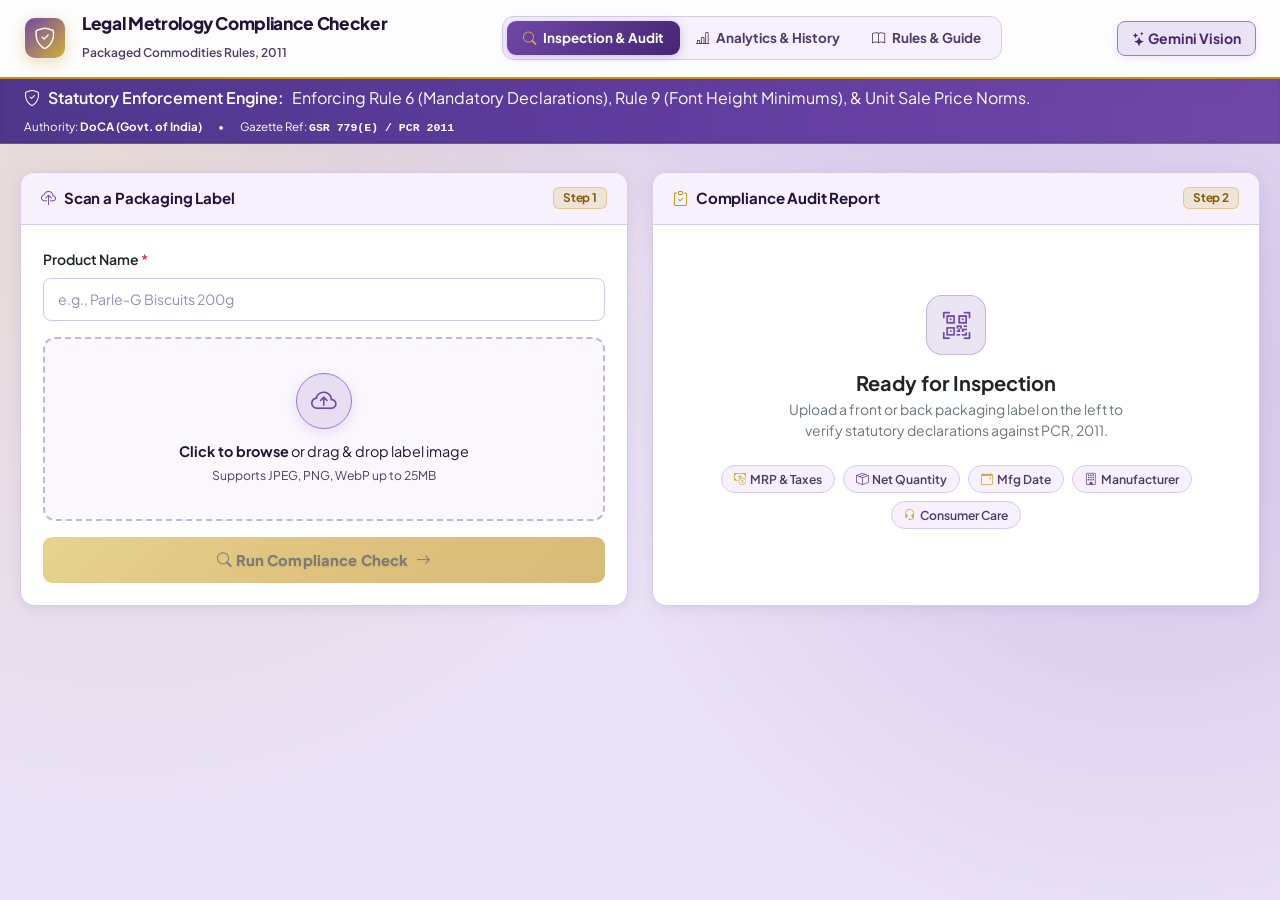
==== commit 2e1cd456: "feat: optimize OCR performance, enhance rules engine tolerance, and upgrade Lavender & Gold UI - OCR" ====
--- a/frontend/index.html
+++ b/frontend/index.html
@@ -53,6 +53,22 @@
     </div>
   </nav>
 
+  <!-- Statutory Sub-Header Context Banner -->
+  <div class="statutory-banner">
+    <div class="container-fluid max-w-7xl px-3 px-lg-4 d-flex flex-wrap align-items-center justify-content-between gap-2 text-xs">
+      <div class="d-flex align-items-center gap-2">
+        <i class="bi bi-shield-check text-amber-300"></i>
+        <span class="fw-semibold text-white">Statutory Enforcement Engine:</span>
+        <span class="text-purple-200">Enforcing Rule 6 (Mandatory Declarations), Rule 9 (Font Height Minimums), &amp; Unit Sale Price Norms.</span>
+      </div>
+      <div class="d-flex align-items-center gap-3 text-purple-200" style="font-size: 0.72rem;">
+        <span>Authority: <strong class="text-white">DoCA (Govt. of India)</strong></span>
+        <span class="d-none d-sm-inline">•</span>
+        <span class="d-none d-sm-inline">Gazette Ref: <strong class="text-amber-300 font-monospace">GSR 779(E) / PCR 2011</strong></span>
+      </div>
+    </div>
+  </div>
+
   <div class="page-wrapper">
     <!-- Global Alert / Toast Notification -->
     <div id="global-alert-box" class="alert global-alert alert-dismissible fade show mb-4" style="display:none;" role="alert">
@@ -117,14 +133,25 @@
 
             <!-- Image preview with bounding box canvas overlay -->
             <div id="preview-container" style="display:none; position:relative; margin-top:14px;">
-              <div class="preview-wrapper">
+              <div class="preview-camera-header d-flex align-items-center justify-content-between px-3 py-1.5">
+                <span class="font-monospace"><i class="bi bi-camera me-1 text-secondary"></i> CAM_01: INSPECTION_CANVAS</span>
+                <span class="badge bg-emerald-600 text-white" style="font-size: 0.68rem; font-weight: 700;"><i class="bi bi-check-circle-fill me-1"></i> Active Overlay</span>
+              </div>
+              <div class="preview-wrapper" style="border-radius: 0;">
                 <img id="preview-img" src="" alt="Label Preview" />
                 <canvas id="bbox-canvas"></canvas>
               </div>
-            </div>
-
-            <button id="scan-btn" class="btn btn-primary modern-btn-primary mt-3 w-100" onclick="submitScan()" disabled>
-              <i class="bi bi-search me-1.5"></i> Run Compliance Check
+              <div class="preview-legend d-flex flex-wrap gap-2.5 p-2 font-monospace">
+                <span class="d-flex align-items-center gap-1"><span class="legend-dot" style="background:#E11D48;"></span> MRP/USP</span>
+                <span class="d-flex align-items-center gap-1"><span class="legend-dot" style="background:#7048A8;"></span> Net Qty</span>
+                <span class="d-flex align-items-center gap-1"><span class="legend-dot" style="background:#0D9488;"></span> Mfg Date</span>
+                <span class="d-flex align-items-center gap-1"><span class="legend-dot" style="background:#D97706;"></span> Care Info</span>
+                <span class="d-flex align-items-center gap-1"><span class="legend-dot" style="background:#2563EB;"></span> Manufacturer</span>
+              </div>
+            </div>
+
+            <button id="scan-btn" class="btn btn-primary modern-btn-primary gold-sheen mt-3 w-100" onclick="submitScan()" disabled>
+              <i class="bi bi-search me-1.5"></i> Run Compliance Check <i class="bi bi-arrow-right ms-1"></i>
             </button>
           </div>
         </div>
@@ -168,11 +195,35 @@
 
             <!-- Actual report content -->
             <div id="report-content" style="display:none;">
-              <div id="report-product-name" class="fw-bold mb-1 fs-5 text-dark"></div>
-              <div id="report-timestamp" class="text-secondary small mb-3"></div>
-              <div class="d-flex align-items-center gap-2 mb-3">
-                <div id="report-status-badge"></div>
-                <div id="report-engine-badge"></div>
+              <div class="d-flex align-items-start justify-content-between flex-wrap gap-2 mb-2">
+                <div>
+                  <div id="report-product-name" class="fw-bold mb-1 fs-5 text-dark"></div>
+                  <div id="report-timestamp" class="text-secondary small"></div>
+                </div>
+                <div class="d-flex align-items-center gap-2">
+                  <div id="report-status-badge"></div>
+                  <div id="report-engine-badge"></div>
+                </div>
+              </div>
+
+              <!-- Summary KPI Pills -->
+              <div class="report-summary-pills mb-3">
+                <div class="kpi-pill kpi-pill-purple">
+                  <span class="kpi-label">Mandatory Checks</span>
+                  <span class="kpi-value">5 Checks</span>
+                </div>
+                <div class="kpi-pill kpi-pill-emerald">
+                  <span class="kpi-label"><i class="bi bi-check-circle-fill me-1"></i> Verified</span>
+                  <span class="kpi-value" id="kpi-passed-count">—</span>
+                </div>
+                <div class="kpi-pill kpi-pill-rose">
+                  <span class="kpi-label"><i class="bi bi-exclamation-triangle-fill me-1"></i> Violations</span>
+                  <span class="kpi-value" id="kpi-failed-count">—</span>
+                </div>
+                <div class="kpi-pill kpi-pill-gold ms-auto">
+                  <span class="kpi-label">Statutory Standard</span>
+                  <span class="kpi-value">PCR 2011</span>
+                </div>
               </div>
 
               <!-- 4-column Audit Evidence Table -->
@@ -273,23 +324,39 @@
       <div class="stats-grid">
         <div class="stat-card">
           <div class="stat-icon blue"><i class="bi bi-upc-scan"></i></div>
-          <div class="stat-info">
-            <div class="stat-label">Total Scans</div>
+          <div class="stat-info flex-grow-1">
+            <div class="d-flex justify-content-between align-items-center">
+              <div class="stat-label">Total Scans</div>
+              <span class="badge bg-lavender-subtle text-purple-900 border border-purple-200" style="font-size:0.68rem;"><i class="bi bi-arrow-up text-success"></i> 100% Extracted</span>
+            </div>
             <h3 id="stat-total">0</h3>
+            <small class="text-secondary" style="font-size:0.72rem;">FMCG, Food &amp; Commodities</small>
           </div>
         </div>
         <div class="stat-card">
           <div class="stat-icon green"><i class="bi bi-check-circle-fill"></i></div>
-          <div class="stat-info">
-            <div class="stat-label">Compliant Products</div>
+          <div class="stat-info flex-grow-1">
+            <div class="d-flex justify-content-between align-items-center">
+              <div class="stat-label">Compliant Products</div>
+              <span class="badge bg-success-subtle text-success border border-success-subtle" style="font-size:0.68rem;">SLA Target: ≥ 85%</span>
+            </div>
             <h3 id="stat-compliant">0</h3>
+            <div class="sla-progress mt-1.5"><div class="sla-bar" style="width: 75%;"></div></div>
           </div>
         </div>
         <div class="stat-card">
           <div class="stat-icon red"><i class="bi bi-exclamation-triangle-fill"></i></div>
-          <div class="stat-info">
-            <div class="stat-label">Violations Detected</div>
+          <div class="stat-info flex-grow-1">
+            <div class="d-flex justify-content-between align-items-center">
+              <div class="stat-label">Violations Detected</div>
+              <span class="badge bg-danger-subtle text-danger border border-danger-subtle" style="font-size:0.68rem;">Action Required</span>
+            </div>
             <h3 id="stat-violations">0</h3>
+            <div class="d-flex flex-wrap gap-1 mt-1">
+              <span class="badge bg-danger-subtle text-danger" style="font-size:0.62rem;">Rule 6(1)(e) MRP</span>
+              <span class="badge bg-danger-subtle text-danger" style="font-size:0.62rem;">Rule 6(1)(d) Date</span>
+              <span class="badge bg-danger-subtle text-danger" style="font-size:0.62rem;">Rule 6(1)(f) Care</span>
+            </div>
           </div>
         </div>
       </div>
@@ -575,31 +642,50 @@
 
       <!-- Section 3: Technical Pipeline -->
       <div class="card p-4">
-        <div class="d-flex align-items-center gap-2 mb-2">
-          <i class="bi bi-cpu fs-4" style="color: var(--gold-primary);"></i>
-          <h5 class="fw-bold mb-0" style="color: var(--text-primary);">Automated Vision &amp; Inspection Engine Architecture</h5>
+        <div class="d-flex align-items-center justify-content-between flex-wrap gap-2 mb-2">
+          <div class="d-flex align-items-center gap-2">
+            <i class="bi bi-cpu fs-4" style="color: var(--gold-primary);"></i>
+            <h5 class="fw-bold mb-0" style="color: var(--text-primary);">Automated Vision &amp; Inspection Engine Architecture</h5>
+          </div>
+          <span class="badge badge-subtle">4-Stage Pipeline</span>
         </div>
         <p class="text-secondary small mb-3">
-          The Legal Metrology Compliance Checker utilizes a hybrid dual-engine architecture to evaluate packaging labels with forensic precision:
+          The Legal Metrology Compliance Checker executes a hybrid dual-engine pipeline to evaluate packaging labels with forensic precision:
         </p>
         <div class="row g-3">
-          <div class="col-md-6">
-            <div class="p-3 rounded border" style="background: var(--bg-surface-elevated); border-color: var(--border-subtle) !important;">
-              <div class="fw-bold mb-1" style="color: var(--lavender-dark);">
-                <i class="bi bi-stars" style="color: var(--gold-bright);"></i> Multimodal Gemini 3.8 Flash Vision Engine
-              </div>
-              <p class="small text-secondary mb-0">
-                Processes curved, reflective, crumpled, or foil-wrapped packaging with context-aware OCR. Naturally corrects character swaps, distorted fonts, and multi-lingual noise.
+          <div class="col-md-3">
+            <div class="pipeline-step-card h-100 p-3 text-center">
+              <div class="pipeline-step-num mb-2">1</div>
+              <h6 class="fw-bold text-dark mb-1" style="font-size:0.86rem;">OpenCV CLAHE Normalization</h6>
+              <p class="text-secondary small mb-0" style="font-size:0.75rem;">
+                Contrast-limited adaptive histogram equalization to enhance low-contrast micro-print, shadows, and curved packaging.
               </p>
             </div>
           </div>
-          <div class="col-md-6">
-            <div class="p-3 rounded border" style="background: var(--bg-surface-elevated); border-color: var(--border-subtle) !important;">
-              <div class="fw-bold mb-1" style="color: var(--lavender-dark);">
-                <i class="bi bi-hdd-network" style="color: var(--lavender-primary);"></i> High-Res Local OpenCV CLAHE + EasyOCR
-              </div>
-              <p class="small text-secondary mb-0">
-                100% offline fallback executing multi-angle rotations (0°, 90°, 180°, 270°) with Contrast Limited Adaptive Histogram Equalization (CLAHE) at 2048px resolution for fine print.
+          <div class="col-md-3">
+            <div class="pipeline-step-card h-100 p-3 text-center">
+              <div class="pipeline-step-num mb-2">2</div>
+              <h6 class="fw-bold text-dark mb-1" style="font-size:0.86rem;">Hybrid Vision OCR</h6>
+              <p class="text-secondary small mb-0" style="font-size:0.75rem;">
+                Gemini 3.8 Flash Vision + 2048px EasyOCR to extract bilingual text, numerical values, and token coordinates.
+              </p>
+            </div>
+          </div>
+          <div class="col-md-3">
+            <div class="pipeline-step-card h-100 p-3 text-center">
+              <div class="pipeline-step-num mb-2">3</div>
+              <h6 class="fw-bold text-dark mb-1" style="font-size:0.86rem;">Statutory Rule Engine</h6>
+              <p class="text-secondary small mb-0" style="font-size:0.75rem;">
+                Regex &amp; heuristic evaluation for MRP tax clauses, SI metric units, MM/YYYY date formats, and corporate PIN codes.
+              </p>
+            </div>
+          </div>
+          <div class="col-md-3">
+            <div class="pipeline-step-card h-100 p-3 text-center">
+              <div class="pipeline-step-num mb-2">4</div>
+              <h6 class="fw-bold text-dark mb-1" style="font-size:0.86rem;">Notice &amp; Evidence Export</h6>
+              <p class="text-secondary small mb-0" style="font-size:0.75rem;">
+                Automated Section 36(1) violation notice preparation, JSON audit log, and high-resolution bounding box rendering.
               </p>
             </div>
           </div>
--- a/frontend/style.css
+++ b/frontend/style.css
@@ -806,4 +806,169 @@
 .penalty-val {
   font-weight: 800;
   font-family: var(--font-mono);
+}
+
+/* ── Stitch MCP Design Enhancements ─────────────────────────────────── */
+
+/* Gold Sheen Button with Metallic Depth */
+.gold-sheen {
+  background: linear-gradient(135deg, #D4AF37 0%, #C69214 50%, #B88308 100%) !important;
+  box-shadow: 0 4px 14px 0 rgba(198, 146, 20, 0.35) !important;
+  color: #1A1202 !important;
+  font-weight: 800 !important;
+  letter-spacing: 0.01em;
+  border: none !important;
+  transition: all 0.2s cubic-bezier(0.4, 0, 0.2, 1) !important;
+}
+
+.gold-sheen:hover:not(:disabled) {
+  background: linear-gradient(135deg, #E0BE4B 0%, #D4AF37 50%, #C69214 100%) !important;
+  box-shadow: 0 6px 20px 0 rgba(198, 146, 20, 0.45) !important;
+  transform: translateY(-1.5px);
+  color: #000000 !important;
+}
+
+.gold-sheen:active:not(:disabled) {
+  transform: scale(0.98);
+}
+
+/* Statutory Context Banner under Navbar */
+.statutory-banner {
+  background: linear-gradient(90deg, #4E378B 0%, #5F3C9E 50%, #7048A8 100%);
+  color: #FFFFFF;
+  padding: 7px 0;
+  border-bottom: 1px solid rgba(212, 175, 55, 0.25);
+  box-shadow: inset 0 -1px 3px rgba(0, 0, 0, 0.1);
+}
+
+/* Interactive Preview Camera Bar & Legend */
+.preview-camera-header {
+  background: #1F172B;
+  color: #E2D9F3;
+  border-top-left-radius: 10px;
+  border-top-right-radius: 10px;
+  font-size: 0.72rem;
+  letter-spacing: 0.03em;
+}
+
+.preview-legend {
+  background: #1F172B;
+  color: #C3B4DC;
+  border-bottom-left-radius: 10px;
+  border-bottom-right-radius: 10px;
+  font-size: 0.72rem;
+  border-top: 1px solid rgba(255, 255, 255, 0.08);
+}
+
+.legend-dot {
+  width: 8px;
+  height: 8px;
+  border-radius: 50%;
+  display: inline-block;
+}
+
+/* Report Summary KPI Pills */
+.report-summary-pills {
+  display: flex;
+  flex-wrap: wrap;
+  gap: 8px;
+}
+
+.kpi-pill {
+  padding: 6px 12px;
+  border-radius: 8px;
+  display: flex;
+  flex-direction: column;
+  min-width: 90px;
+}
+
+.kpi-pill .kpi-label {
+  font-size: 0.68rem;
+  text-transform: uppercase;
+  font-weight: 700;
+  letter-spacing: 0.04em;
+}
+
+.kpi-pill .kpi-value {
+  font-size: 0.92rem;
+  font-weight: 800;
+  line-height: 1.2;
+}
+
+.kpi-pill-purple {
+  background: var(--lavender-subtle);
+  color: var(--lavender-dark);
+  border: 1px solid var(--lavender-border);
+}
+
+.kpi-pill-emerald {
+  background: rgba(16, 185, 129, 0.10);
+  color: #065F46;
+  border: 1px solid rgba(16, 185, 129, 0.25);
+}
+
+.kpi-pill-rose {
+  background: rgba(225, 29, 72, 0.10);
+  color: #9F1239;
+  border: 1px solid rgba(225, 29, 72, 0.25);
+}
+
+.kpi-pill-gold {
+  background: var(--gold-subtle);
+  color: var(--gold-dark);
+  border: 1px solid var(--gold-border);
+}
+
+/* Metric Cards Progress Bar */
+.sla-progress {
+  width: 100%;
+  height: 6px;
+  background: #EBE2F5;
+  border-radius: 99px;
+  overflow: hidden;
+}
+
+.sla-bar {
+  height: 100%;
+  background: linear-gradient(90deg, #D4AF37, #10B981);
+  border-radius: 99px;
+  transition: width 0.6s ease;
+}
+
+/* History Thumbnail Zoom on Hover */
+.history-thumb {
+  transition: transform 0.2s ease, box-shadow 0.2s ease;
+}
+
+.clickable-row:hover .history-thumb {
+  transform: scale(1.12);
+  box-shadow: 0 4px 12px rgba(112, 72, 168, 0.25);
+}
+
+/* Technical Pipeline Step Cards */
+.pipeline-step-card {
+  background: #FFFFFF;
+  border: 1px solid var(--border-subtle) !important;
+  border-radius: 12px !important;
+  transition: transform 0.2s ease, border-color 0.2s ease, box-shadow 0.2s ease;
+}
+
+.pipeline-step-card:hover {
+  transform: translateY(-2px);
+  border-color: var(--gold-bright) !important;
+  box-shadow: 0 8px 20px rgba(198, 146, 20, 0.15);
+}
+
+.pipeline-step-num {
+  width: 28px;
+  height: 28px;
+  border-radius: 50%;
+  background: linear-gradient(135deg, var(--lavender-primary), var(--gold-primary));
+  color: #FFFFFF;
+  font-weight: 800;
+  font-size: 0.85rem;
+  display: flex;
+  align-items: center;
+  justify-content: center;
+  margin: 0 auto;
 }
